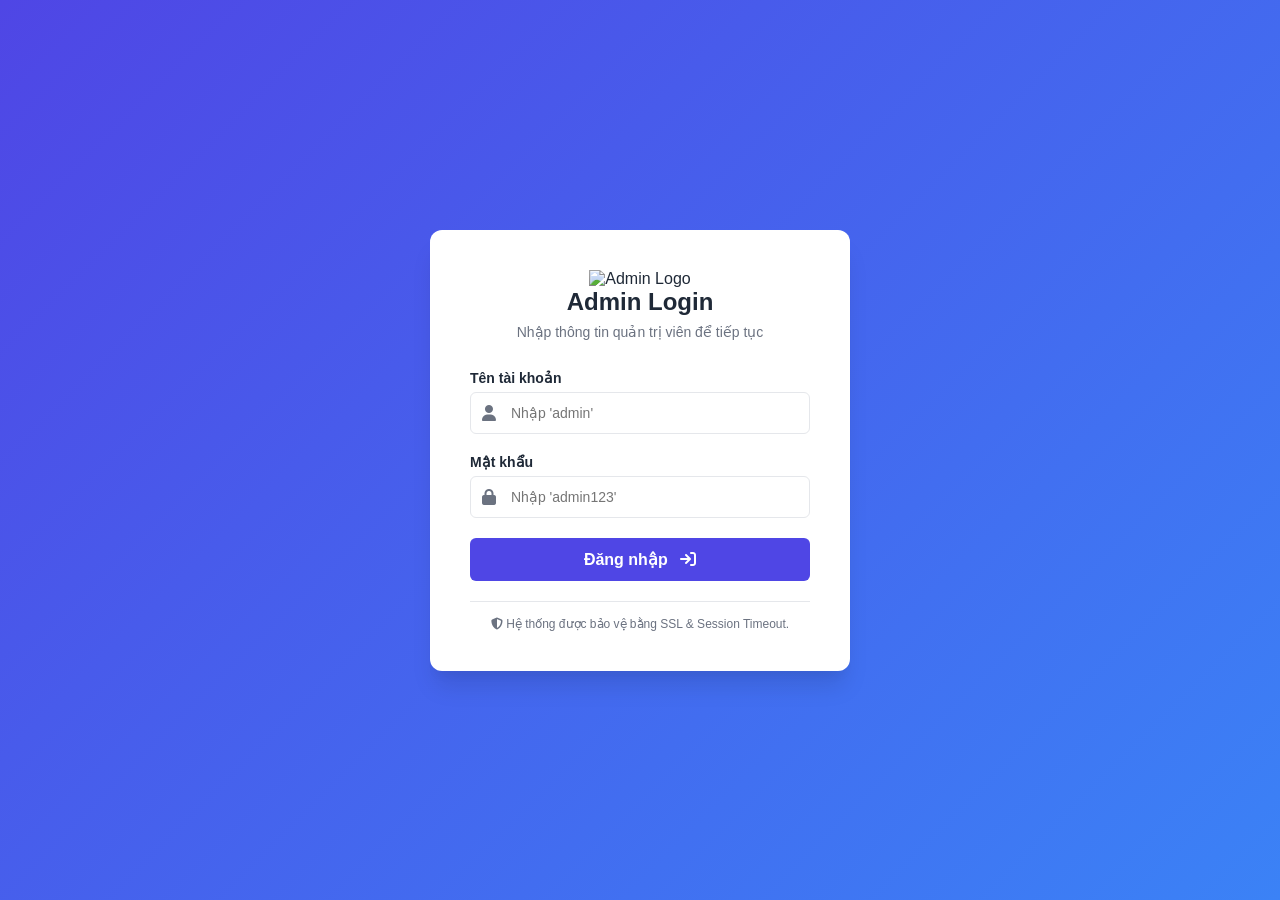
==== index.html @ c61b5aaf "Update index.html" ====
<!DOCTYPE html>
<html lang="vi">
<head>
    <meta charset="UTF-8">
    <meta name="viewport" content="width=device-width, initial-scale=1.0">
    <title>Hệ thống Quản lý Admin</title>
    <!-- Favicon / Icon tab trình duyệt -->
    <link rel="icon" href="https://i.postimg.cc/Z57X57Gp/Chua-co-ten-(Logo)-(1).png" type="image/png">
    <!-- FontAwesome Icon -->
    <link rel="stylesheet" href="https://cdnjs.cloudflare.com/ajax/libs/font-awesome/6.4.0/css/all.min.css">
    <!-- File Style CSS -->
    <link rel="stylesheet" href="style.css">
</head>
<body>

    <!-- ================= 1. GIAO DIỆN ĐĂNG NHẬP ================= -->
    <div id="loginSection" class="login-wrapper">
        <div class="login-card">
            <div class="login-header">
                <!-- Thêm Logo vào Form Đăng nhập -->
                <img src="https://i.postimg.cc/Z57X57Gp/Chua-co-ten-(Logo)-(1).png" alt="Admin Logo" class="login-logo">
                <h2>Admin Login</h2>
                <p>Nhập thông tin quản trị viên để tiếp tục</p>
            </div>

            <div id="errorMessage" class="alert-error hidden">
                <i class="fa-solid fa-circle-exclamation"></i>
                <span id="errorText">Tên đăng nhập hoặc mật khẩu không đúng!</span>
            </div>

            <form id="loginForm" onsubmit="handleLogin(event)">
                <div class="form-group">
                    <label for="username">Tên tài khoản</label>
                    <div class="input-icon-wrapper">
                        <i class="fa-solid fa-user"></i>
                        <input type="text" id="username" class="form-control" placeholder="Nhập 'admin'" required autocomplete="off">
                    </div>
                </div>

                <div class="form-group">
                    <label for="password">Mật khẩu</label>
                    <div class="input-icon-wrapper">
                        <i class="fa-solid fa-lock"></i>
                        <input type="password" id="password" class="form-control" placeholder="Nhập 'admin123'" required>
                    </div>
                </div>

                <button type="submit" class="btn-primary">
                    Đăng nhập <i class="fa-solid fa-arrow-right-to-bracket" style="margin-left: 8px;"></i>
                </button>
            </form>

            <div class="security-note">
                <i class="fa-solid fa-shield-halved"></i> Hệ thống được bảo vệ bằng SSL & Session Timeout.
            </div>
        </div>
    </div>

    <!-- ================= 2. GIAO DIỆN ADMIN DASHBOARD ================= -->
    <div id="dashboardSection" class="dashboard-container hidden">
        <!-- Sidebar Navigation -->
        <aside class="sidebar">
            <div class="sidebar-brand">
                <!-- Thêm Logo vào Sidebar -->
                <img src="https://i.postimg.cc/Z57X57Gp/Chua-co-ten-(Logo)-(1).png" alt="Logo" class="sidebar-logo">
                <span>ADMIN PANEL</span>
            </div>
            <ul class="sidebar-menu">
                <li class="active"><a href="#"><i class="fa-solid fa-chart-line"></i> Tổng quan</a></li>
                <li><a href="#"><i class="fa-solid fa-users"></i> Quản lý người dùng</a></li>
                <li><a href="#"><i class="fa-solid fa-box"></i> Sản phẩm</a></li>
                <li><a href="#"><i class="fa-solid fa-gear"></i> Cài đặt hệ thống</a></li>
            </ul>
        </aside>

        <!-- Main Workspace -->
        <main class="main-content">
            <!-- Header -->
            <header class="top-header">
                <h2>Bảng điều khiển</h2>
                <div class="user-profile">
                    <div class="avatar" id="avatarText">A</div>
                    <span id="userDisplayName" style="font-weight: 600;">Admin</span>
                    <button class="btn-logout" onclick="handleLogout()">
                        <i class="fa-solid fa-right-from-bracket"></i> Đăng xuất
                    </button>
                </div>
            </header>

            <!-- Body Content -->
            <div class="content-body">
                <!-- Stat Cards -->
                <div class="stats-grid">
                    <div class="stat-card">
                        <div class="stat-icon"><i class="fa-solid fa-users"></i></div>
                        <div class="stat-info">
                            <h3>1,250</h3>
                            <p>Người dùng</p>
                        </div>
                    </div>
                    <div class="stat-card">
                        <div class="stat-icon icon-success">
                            <i class="fa-solid fa-dollar-sign"></i>
                        </div>
                        <div class="stat-info">
                            <h3>$12,450</h3>
                            <p>Doanh thu tháng</p>
                        </div>
                    </div>
                    <div class="stat-card">
                        <div class="stat-icon icon-warning">
                            <i class="fa-solid fa-cart-shopping"></i>
                        </div>
                        <div class="stat-info">
                            <h3>342</h3>
                            <p>Đơn hàng mới</p>
                        </div>
                    </div>
                </div>

                <!-- Table Section -->
                <div class="table-container">
                    <h3>Hoạt động gần đây</h3>
                    <table>
                        <thead>
                            <tr>
                                <th>Mã HD</th>
                                <th>Khách hàng</th>
                                <th>Ngày giao dịch</th>
                                <th>Số tiền</th>
                                <th>Trạng thái</th>
                            </tr>
                        </thead>
                        <tbody>
                            <tr>
                                <td>#INV-8831</td>
                                <td>Nguyễn Văn A</td>
                                <td>29/07/2026</td>
                                <td>$250.00</td>
                                <td><span class="badge badge-success">Hoàn thành</span></td>
                            </tr>
                            <tr>
                                <td>#INV-8832</td>
                                <td>Trần Thị B</td>
                                <td>29/07/2026</td>
                                <td>$120.00</td>
                                <td><span class="badge badge-warning">Đang xử lý</span></td>
                            </tr>
                            <tr>
                                <td>#INV-8833</td>
                                <td>Lê Văn C</td>
                                <td>28/07/2026</td>
                                <td>$540.00</td>
                                <td><span class="badge badge-success">Hoàn thành</span></td>
                            </tr>
                        </tbody>
                    </table>
                </div>
            </div>
        </main>
    </div>

    <!-- File Script JS -->
    <script src="script.js"></script>
</body>
</html>
---- style.css ----
:root {
    --primary-color: #4f46e5;
    --primary-hover: #4338ca;
    --bg-color: #f3f4f6;
    --sidebar-bg: #1e293b;
    --sidebar-text: #94a3b8;
    --sidebar-active: #ffffff;
    --card-bg: #ffffff;
    --text-main: #1f2937;
    --text-muted: #6b7280;
    --border-color: #e5e7eb;
    --danger-color: #ef4444;
    --success-color: #10b981;
}

* {
    box-sizing: border-box;
    margin: 0;
    padding: 0;
    font-family: 'Segoe UI', Tahoma, Geneva, Verdana, sans-serif;
}

body {
    background-color: var(--bg-color);
    color: var(--text-main);
    min-height: 100vh;
}

/* Utility Classes */
.hidden { display: none !important; }

/* ================= 1. LOGIN SCREEN ================= */
.login-wrapper {
    display: flex;
    justify-content: center;
    align-items: center;
    min-height: 100vh;
    background: linear-gradient(135deg, #4f46e5 0%, #3b82f6 100%);
    padding: 20px;
}

.login-card {
    background: var(--card-bg);
    padding: 40px;
    border-radius: 12px;
    box-shadow: 0 20px 25px -5px rgba(0, 0, 0, 0.1), 0 10px 10px -5px rgba(0, 0, 0, 0.04);
    width: 100%;
    max-width: 420px;
}

.login-header {
    text-align: center;
    margin-bottom: 30px;
}

.login-header h2 {
    font-size: 24px;
    color: var(--text-main);
    margin-bottom: 8px;
}

.login-header p {
    color: var(--text-muted);
    font-size: 14px;
}

.form-group {
    margin-bottom: 20px;
    position: relative;
}

.form-group label {
    display: block;
    font-size: 14px;
    font-weight: 600;
    margin-bottom: 6px;
    color: var(--text-main);
}

.input-icon-wrapper {
    position: relative;
}

.input-icon-wrapper i {
    position: absolute;
    left: 12px;
    top: 50%;
    transform: translateY(-50%);
    color: var(--text-muted);
}

.form-control {
    width: 100%;
    padding: 12px 12px 12px 40px;
    border: 1px solid var(--border-color);
    border-radius: 6px;
    font-size: 14px;
    outline: none;
    transition: border-color 0.2s;
}

.form-control:focus {
    border-color: var(--primary-color);
}

.btn-primary {
    width: 100%;
    padding: 12px;
    background-color: var(--primary-color);
    color: white;
    border: none;
    border-radius: 6px;
    font-size: 16px;
    font-weight: 600;
    cursor: pointer;
    transition: background-color 0.2s;
}

.btn-primary:hover {
    background-color: var(--primary-hover);
}

.alert-error {
    background-color: #fef2f2;
    color: var(--danger-color);
    padding: 10px 14px;
    border-radius: 6px;
    font-size: 13px;
    margin-bottom: 20px;
    border: 1px solid #fecaca;
    display: flex;
    align-items: center;
    gap: 8px;
}

.security-note {
    margin-top: 20px;
    padding-top: 15px;
    border-top: 1px solid var(--border-color);
    font-size: 12px;
    color: var(--text-muted);
    text-align: center;
}

/* ================= 2. ADMIN DASHBOARD ================= */
.dashboard-container {
    display: flex;
    min-height: 100vh;
}

/* Sidebar */
.sidebar {
    width: 260px;
    background-color: var(--sidebar-bg);
    color: var(--sidebar-text);
    display: flex;
    flex-direction: column;
    transition: all 0.3s;
}

.sidebar-brand {
    padding: 20px;
    font-size: 20px;
    font-weight: bold;
    color: #ffffff;
    display: flex;
    align-items: center;
    gap: 10px;
    border-bottom: 1px solid #334155;
}

.sidebar-menu {
    list-style: none;
    padding: 20px 0;
    flex-grow: 1;
}

.sidebar-menu li a {
    display: flex;
    align-items: center;
    gap: 12px;
    padding: 12px 24px;
    color: var(--sidebar-text);
    text-decoration: none;
    font-size: 15px;
    transition: 0.2s;
}

.sidebar-menu li a:hover, 
.sidebar-menu li.active a {
    color: var(--sidebar-active);
    background-color: #334155;
    border-left: 4px solid var(--primary-color);
}

/* Main Content */
.main-content {
    flex-grow: 1;
    display: flex;
    flex-direction: column;
}

/* Top Header */
.top-header {
    background-color: var(--card-bg);
    padding: 15px 30px;
    display: flex;
    justify-content: space-between;
    align-items: center;
    border-bottom: 1px solid var(--border-color);
}

.user-profile {
    display: flex;
    align-items: center;
    gap: 15px;
}

.avatar {
    width: 40px;
    height: 40px;
    border-radius: 50%;
    background-color: var(--primary-color);
    color: white;
    display: flex;
    justify-content: center;
    align-items: center;
    font-weight: bold;
}

.btn-logout {
    background: none;
    border: 1px solid var(--border-color);
    padding: 6px 12px;
    border-radius: 6px;
    cursor: pointer;
    color: var(--danger-color);
    font-weight: 500;
    display: flex;
    align-items: center;
    gap: 6px;
    transition: 0.2s;
}

.btn-logout:hover {
    background-color: #fef2f2;
}

/* Content Area */
.content-body {
    padding: 30px;
    flex-grow: 1;
}

.stats-grid {
    display: grid;
    grid-template-columns: repeat(auto-fit, minmax(240px, 1fr));
    gap: 20px;
    margin-bottom: 30px;
}

.stat-card {
    background-color: var(--card-bg);
    padding: 20px;
    border-radius: 8px;
    border: 1px solid var(--border-color);
    display: flex;
    align-items: center;
    gap: 20px;
}

.stat-icon {
    width: 50px;
    height: 50px;
    border-radius: 8px;
    background-color: #e0e7ff;
    color: var(--primary-color);
    display: flex;
    justify-content: center;
    align-items: center;
    font-size: 20px;
}

.stat-icon.icon-success {
    background-color: #dcfce7;
    color: var(--success-color);
}

.stat-icon.icon-warning {
    background-color: #fef3c7;
    color: #d97706;
}

.stat-info h3 {
    font-size: 24px;
    color: var(--text-main);
}

.stat-info p {
    color: var(--text-muted);
    font-size: 14px;
}

.table-container {
    background-color: var(--card-bg);
    border-radius: 8px;
    border: 1px solid var(--border-color);
    padding: 20px;
}

.table-container h3 {
    margin-bottom: 15px;
    font-size: 18px;
}

table {
    width: 100%;
    border-collapse: collapse;
    text-align: left;
}

th, td {
    padding: 12px 15px;
    border-bottom: 1px solid var(--border-color);
    font-size: 14px;
}

th {
    background-color: #f8fafc;
    color: var(--text-muted);
    font-weight: 600;
}

.badge {
    padding: 4px 8px;
    border-radius: 12px;
    font-size: 12px;
    font-weight: 600;
}

.badge-success { background-color: #d1fae5; color: #065f46; }
.badge-warning { background-color: #fef3c7; color: #92400e; }

@media (max-width: 768px) {
    .dashboard-container { flex-direction: column; }
    .sidebar { width: 100%; }
}
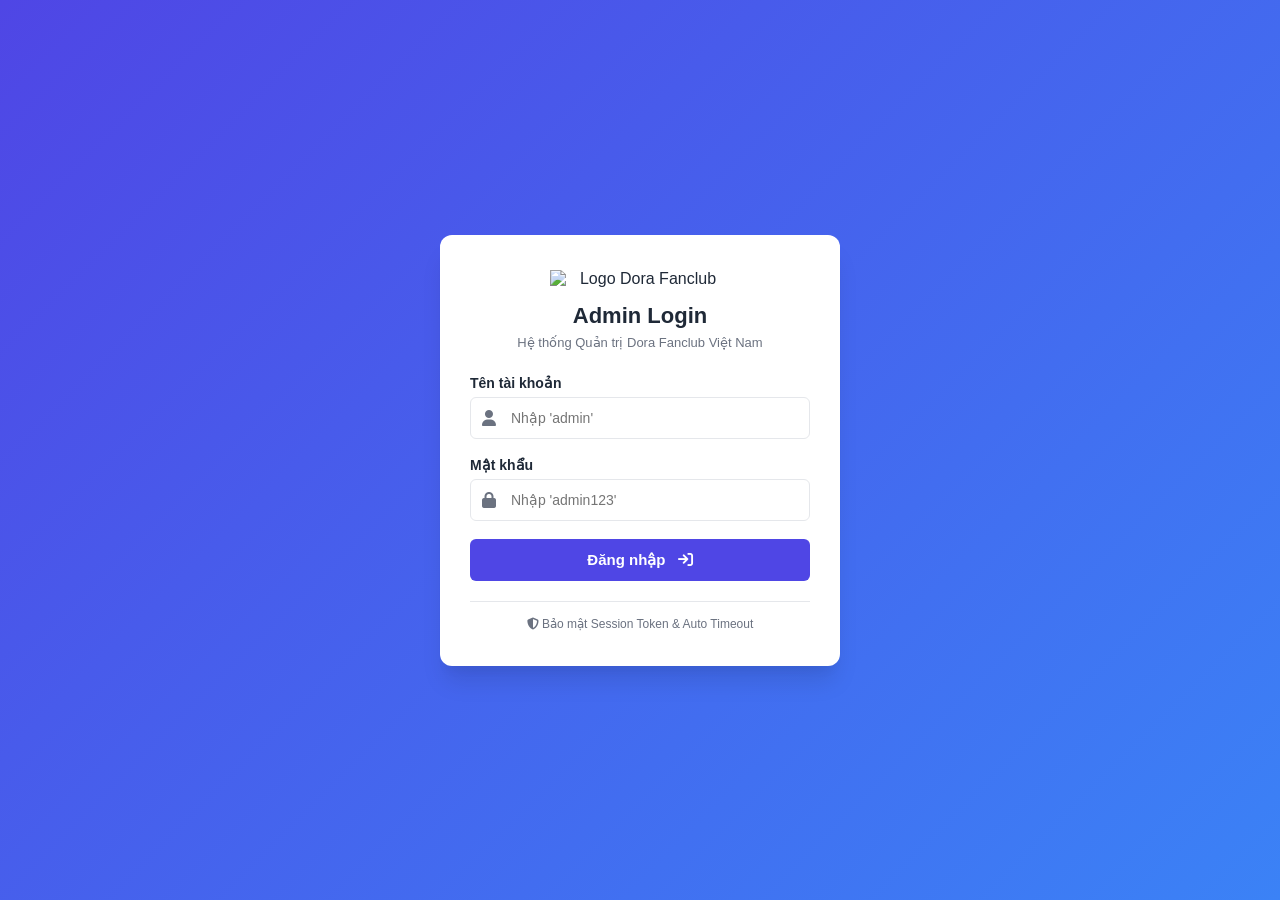
==== commit ae7056b4: "Update index.html" ====
--- a/index.html
+++ b/index.html
@@ -3,8 +3,8 @@
 <head>
     <meta charset="UTF-8">
     <meta name="viewport" content="width=device-width, initial-scale=1.0">
-    <title>Hệ thống Quản lý Admin</title>
-    <!-- Favicon / Icon tab trình duyệt -->
+    <title>Admin Panel - Dora Fanclub Việt Nam</title>
+    <!-- Favicon -->
     <link rel="icon" href="https://i.postimg.cc/Z57X57Gp/Chua-co-ten-(Logo)-(1).png" type="image/png">
     <!-- FontAwesome Icon -->
     <link rel="stylesheet" href="https://cdnjs.cloudflare.com/ajax/libs/font-awesome/6.4.0/css/all.min.css">
@@ -17,10 +17,9 @@
     <div id="loginSection" class="login-wrapper">
         <div class="login-card">
             <div class="login-header">
-                <!-- Thêm Logo vào Form Đăng nhập -->
-                <img src="https://i.postimg.cc/Z57X57Gp/Chua-co-ten-(Logo)-(1).png" alt="Admin Logo" class="login-logo">
+                <img src="https://i.postimg.cc/Z57X57Gp/Chua-co-ten-(Logo)-(1).png" alt="Logo Dora Fanclub" class="login-logo">
                 <h2>Admin Login</h2>
-                <p>Nhập thông tin quản trị viên để tiếp tục</p>
+                <p>Hệ thống Quản trị Dora Fanclub Việt Nam</p>
             </div>
 
             <div id="errorMessage" class="alert-error hidden">
@@ -51,7 +50,7 @@
             </form>
 
             <div class="security-note">
-                <i class="fa-solid fa-shield-halved"></i> Hệ thống được bảo vệ bằng SSL & Session Timeout.
+                <i class="fa-solid fa-shield-halved"></i> Bảo mật Session Token & Auto Timeout
             </div>
         </div>
     </div>
@@ -61,15 +60,16 @@
         <!-- Sidebar Navigation -->
         <aside class="sidebar">
             <div class="sidebar-brand">
-                <!-- Thêm Logo vào Sidebar -->
-                <img src="https://i.postimg.cc/Z57X57Gp/Chua-co-ten-(Logo)-(1).png" alt="Logo" class="sidebar-logo">
-                <span>ADMIN PANEL</span>
+                <img src="https://i.postimg.cc/Z57X57Gp/Chua-co-ten-(Logo)-(1).png" alt="Logo Sidebar" class="sidebar-logo">
+                <span>DORA FC ADMIN</span>
             </div>
             <ul class="sidebar-menu">
-                <li class="active"><a href="#"><i class="fa-solid fa-chart-line"></i> Tổng quan</a></li>
-                <li><a href="#"><i class="fa-solid fa-users"></i> Quản lý người dùng</a></li>
-                <li><a href="#"><i class="fa-solid fa-box"></i> Sản phẩm</a></li>
-                <li><a href="#"><i class="fa-solid fa-gear"></i> Cài đặt hệ thống</a></li>
+                <li class="active"><a href="#"><i class="fa-solid fa-chart-pie"></i> Tổng quan</a></li>
+                <li><a href="#"><i class="fa-solid fa-users"></i> Thành viên FC</a></li>
+                <li><a href="#"><i class="fa-solid fa-calendar-days"></i> Sự kiện & Offline</a></li>
+                <li><a href="#"><i class="fa-solid fa-newspaper"></i> Bài viết & Tin tức</a></li>
+                <li><a href="#"><i class="fa-solid fa-hand-holding-dollar"></i> Quỹ & Đóng góp</a></li>
+                <li><a href="#"><i class="fa-solid fa-gear"></i> Cài đặt trang</a></li>
             </ul>
         </aside>
 
@@ -77,7 +77,7 @@
         <main class="main-content">
             <!-- Header -->
             <header class="top-header">
-                <h2>Bảng điều khiển</h2>
+                <h2>Bảng Điều Khiển Fanclub</h2>
                 <div class="user-profile">
                     <div class="avatar" id="avatarText">A</div>
                     <span id="userDisplayName" style="font-weight: 600;">Admin</span>
@@ -89,69 +89,76 @@
 
             <!-- Body Content -->
             <div class="content-body">
-                <!-- Stat Cards -->
+                <!-- Stat Cards cho Fanclub -->
                 <div class="stats-grid">
                     <div class="stat-card">
                         <div class="stat-icon"><i class="fa-solid fa-users"></i></div>
                         <div class="stat-info">
-                            <h3>1,250</h3>
-                            <p>Người dùng</p>
+                            <h3>12,850</h3>
+                            <p>Tổng thành viên FC</p>
                         </div>
                     </div>
                     <div class="stat-card">
                         <div class="stat-icon icon-success">
-                            <i class="fa-solid fa-dollar-sign"></i>
+                            <i class="fa-solid fa-calendar-check"></i>
                         </div>
                         <div class="stat-info">
-                            <h3>$12,450</h3>
-                            <p>Doanh thu tháng</p>
+                            <h3>156</h3>
+                            <p>Đăng ký Offline sắp tới</p>
                         </div>
                     </div>
                     <div class="stat-card">
                         <div class="stat-icon icon-warning">
-                            <i class="fa-solid fa-cart-shopping"></i>
+                            <i class="fa-solid fa-hand-holding-heart"></i>
                         </div>
                         <div class="stat-info">
-                            <h3>342</h3>
-                            <p>Đơn hàng mới</p>
+                            <h3>15,200,000đ</h3>
+                            <p>Quỹ hoạt động tháng</p>
                         </div>
                     </div>
                 </div>
 
-                <!-- Table Section -->
+                <!-- Table Section: Thành viên / Đăng ký mới -->
                 <div class="table-container">
-                    <h3>Hoạt động gần đây</h3>
+                    <h3>Thành viên đăng ký Offline Sinh nhật Doraemon</h3>
                     <table>
                         <thead>
                             <tr>
-                                <th>Mã HD</th>
-                                <th>Khách hàng</th>
-                                <th>Ngày giao dịch</th>
-                                <th>Số tiền</th>
-                                <th>Trạng thái</th>
+                                <th>Mã ĐK</th>
+                                <th>Tên thành viên</th>
+                                <th>Số điện thoại / Email</th>
+                                <th>Ngày đăng ký</th>
+                                <th>Trạng thái Vé</th>
                             </tr>
                         </thead>
                         <tbody>
                             <tr>
-                                <td>#INV-8831</td>
-                                <td>Nguyễn Văn A</td>
+                                <td>#OFF-001</td>
+                                <td>Nguyễn Minh Anh</td>
+                                <td>minhanh@gmail.com</td>
                                 <td>29/07/2026</td>
-                                <td>$250.00</td>
-                                <td><span class="badge badge-success">Hoàn thành</span></td>
+                                <td><span class="badge badge-success">Đã xác nhận</span></td>
                             </tr>
                             <tr>
-                                <td>#INV-8832</td>
-                                <td>Trần Thị B</td>
+                                <td>#OFF-002</td>
+                                <td>Trần Hoàng Long</td>
+                                <td>0908123xxx</td>
                                 <td>29/07/2026</td>
-                                <td>$120.00</td>
-                                <td><span class="badge badge-warning">Đang xử lý</span></td>
+                                <td><span class="badge badge-warning">Chờ duyệt</span></td>
                             </tr>
                             <tr>
-                                <td>#INV-8833</td>
-                                <td>Lê Văn C</td>
+                                <td>#OFF-003</td>
+                                <td>Lê Khánh Hà</td>
+                                <td>khanhha@gmail.com</td>
                                 <td>28/07/2026</td>
-                                <td>$540.00</td>
-                                <td><span class="badge badge-success">Hoàn thành</span></td>
+                                <td><span class="badge badge-success">Đã xác nhận</span></td>
+                            </tr>
+                            <tr>
+                                <td>#OFF-004</td>
+                                <td>Pham Quốc Bảo</td>
+                                <td>0912987xxx</td>
+                                <td>28/07/2026</td>
+                                <td><span class="badge badge-success">Đã xác nhận</span></td>
                             </tr>
                         </tbody>
                     </table>
--- a/style.css
+++ b/style.css
@@ -29,7 +29,7 @@
 /* Utility Classes */
 .hidden { display: none !important; }
 
-/* ================= 1. LOGIN SCREEN ================= */
+/* ================= 1. LOGIN SCREEN & LOGO FIX ================= */
 .login-wrapper {
     display: flex;
     justify-content: center;
@@ -41,32 +41,45 @@
 
 .login-card {
     background: var(--card-bg);
-    padding: 40px;
+    padding: 35px 30px;
     border-radius: 12px;
     box-shadow: 0 20px 25px -5px rgba(0, 0, 0, 0.1), 0 10px 10px -5px rgba(0, 0, 0, 0.04);
     width: 100%;
-    max-width: 420px;
+    max-width: 400px;
+    overflow: hidden; /* Khống chế tràn khung */
 }
 
 .login-header {
     text-align: center;
-    margin-bottom: 30px;
+    margin-bottom: 25px;
+    display: flex;
+    flex-direction: column;
+    align-items: center;
+}
+
+/* Fix kích thước logo trên trang đăng nhập */
+.login-logo {
+    width: 100%;
+    max-width: 180px;
+    height: auto;
+    object-fit: contain;
+    margin-bottom: 15px;
+    display: block;
 }
 
 .login-header h2 {
-    font-size: 24px;
+    font-size: 22px;
     color: var(--text-main);
-    margin-bottom: 8px;
+    margin-bottom: 6px;
 }
 
 .login-header p {
     color: var(--text-muted);
-    font-size: 14px;
+    font-size: 13px;
 }
 
 .form-group {
-    margin-bottom: 20px;
-    position: relative;
+    margin-bottom: 18px;
 }
 
 .form-group label {
@@ -110,7 +123,7 @@
     color: white;
     border: none;
     border-radius: 6px;
-    font-size: 16px;
+    font-size: 15px;
     font-weight: 600;
     cursor: pointer;
     transition: background-color 0.2s;
@@ -126,7 +139,7 @@
     padding: 10px 14px;
     border-radius: 6px;
     font-size: 13px;
-    margin-bottom: 20px;
+    margin-bottom: 18px;
     border: 1px solid #fecaca;
     display: flex;
     align-items: center;
@@ -155,18 +168,23 @@
     color: var(--sidebar-text);
     display: flex;
     flex-direction: column;
-    transition: all 0.3s;
 }
 
 .sidebar-brand {
-    padding: 20px;
-    font-size: 20px;
+    padding: 18px 20px;
+    font-size: 16px;
     font-weight: bold;
     color: #ffffff;
     display: flex;
     align-items: center;
-    gap: 10px;
+    gap: 12px;
     border-bottom: 1px solid #334155;
+}
+
+.sidebar-logo {
+    width: 32px;
+    height: 32px;
+    object-fit: contain;
 }
 
 .sidebar-menu {
@@ -200,7 +218,6 @@
     flex-direction: column;
 }
 
-/* Top Header */
 .top-header {
     background-color: var(--card-bg);
     padding: 15px 30px;
@@ -213,12 +230,12 @@
 .user-profile {
     display: flex;
     align-items: center;
-    gap: 15px;
+    gap: 12px;
 }
 
 .avatar {
-    width: 40px;
-    height: 40px;
+    width: 38px;
+    height: 38px;
     border-radius: 50%;
     background-color: var(--primary-color);
     color: white;
@@ -254,7 +271,7 @@
 
 .stats-grid {
     display: grid;
-    grid-template-columns: repeat(auto-fit, minmax(240px, 1fr));
+    grid-template-columns: repeat(auto-fit, minmax(220px, 1fr));
     gap: 20px;
     margin-bottom: 30px;
 }
@@ -270,35 +287,28 @@
 }
 
 .stat-icon {
-    width: 50px;
-    height: 50px;
+    width: 48px;
+    height: 48px;
     border-radius: 8px;
     background-color: #e0e7ff;
     color: var(--primary-color);
     display: flex;
     justify-content: center;
     align-items: center;
-    font-size: 20px;
-}
-
-.stat-icon.icon-success {
-    background-color: #dcfce7;
-    color: var(--success-color);
-}
-
-.stat-icon.icon-warning {
-    background-color: #fef3c7;
-    color: #d97706;
-}
+    font-size: 18px;
+}
+
+.stat-icon.icon-success { background-color: #dcfce7; color: var(--success-color); }
+.stat-icon.icon-warning { background-color: #fef3c7; color: #d97706; }
 
 .stat-info h3 {
-    font-size: 24px;
+    font-size: 22px;
     color: var(--text-main);
 }
 
 .stat-info p {
     color: var(--text-muted);
-    font-size: 14px;
+    font-size: 13px;
 }
 
 .table-container {
@@ -310,7 +320,7 @@
 
 .table-container h3 {
     margin-bottom: 15px;
-    font-size: 18px;
+    font-size: 17px;
 }
 
 table {
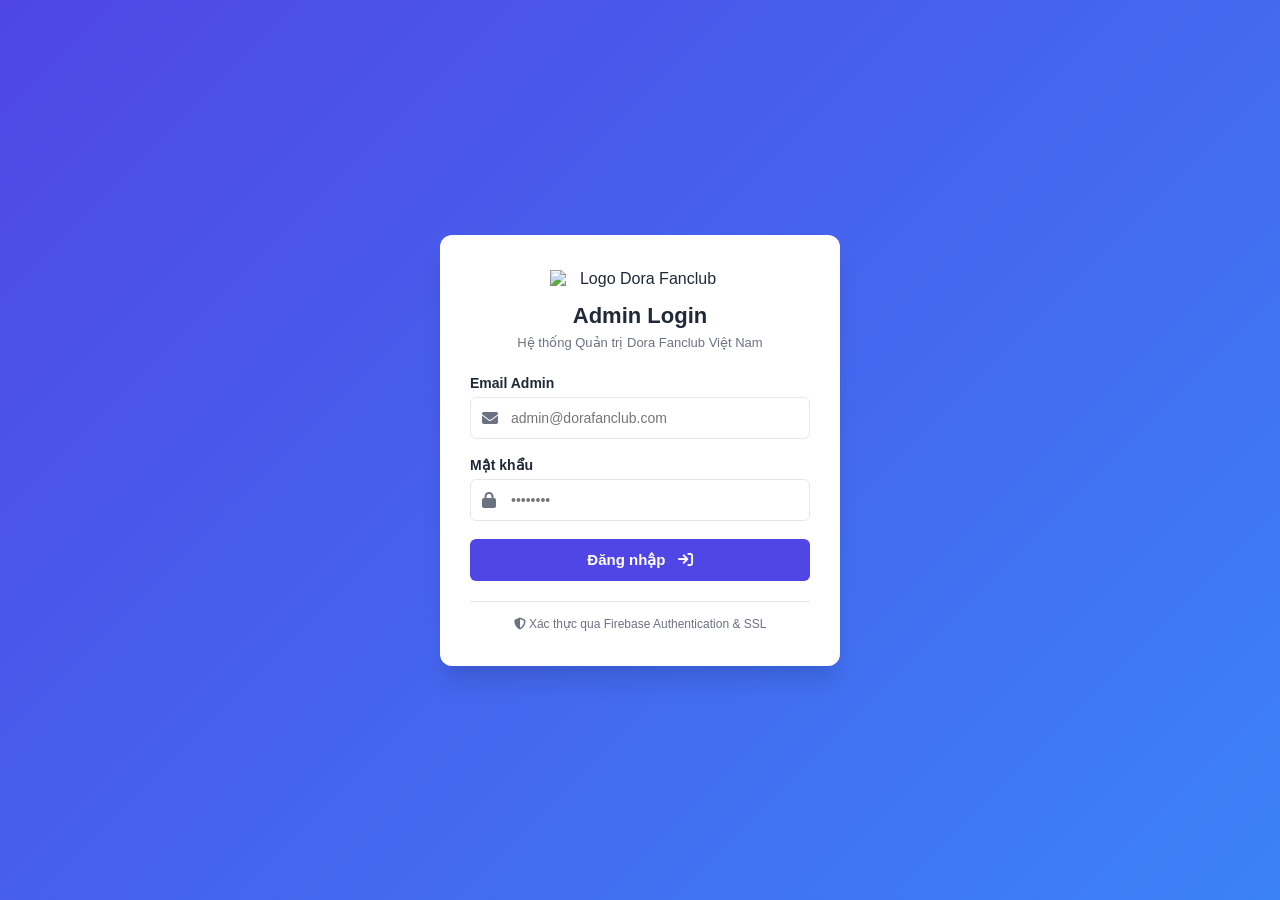
==== commit cd446962: "Update index.html" ====
--- a/index.html
+++ b/index.html
@@ -17,6 +17,7 @@
     <div id="loginSection" class="login-wrapper">
         <div class="login-card">
             <div class="login-header">
+                <!-- Logo đã fix kích thước -->
                 <img src="https://i.postimg.cc/Z57X57Gp/Chua-co-ten-(Logo)-(1).png" alt="Logo Dora Fanclub" class="login-logo">
                 <h2>Admin Login</h2>
                 <p>Hệ thống Quản trị Dora Fanclub Việt Nam</p>
@@ -27,12 +28,12 @@
                 <span id="errorText">Tên đăng nhập hoặc mật khẩu không đúng!</span>
             </div>
 
-            <form id="loginForm" onsubmit="handleLogin(event)">
+            <form id="loginForm">
                 <div class="form-group">
-                    <label for="username">Tên tài khoản</label>
+                    <label for="username">Email Admin</label>
                     <div class="input-icon-wrapper">
-                        <i class="fa-solid fa-user"></i>
-                        <input type="text" id="username" class="form-control" placeholder="Nhập 'admin'" required autocomplete="off">
+                        <i class="fa-solid fa-envelope"></i>
+                        <input type="email" id="username" class="form-control" placeholder="admin@dorafanclub.com" required autocomplete="off">
                     </div>
                 </div>
 
@@ -40,7 +41,7 @@
                     <label for="password">Mật khẩu</label>
                     <div class="input-icon-wrapper">
                         <i class="fa-solid fa-lock"></i>
-                        <input type="password" id="password" class="form-control" placeholder="Nhập 'admin123'" required>
+                        <input type="password" id="password" class="form-control" placeholder="••••••••" required>
                     </div>
                 </div>
 
@@ -50,7 +51,7 @@
             </form>
 
             <div class="security-note">
-                <i class="fa-solid fa-shield-halved"></i> Bảo mật Session Token & Auto Timeout
+                <i class="fa-solid fa-shield-halved"></i> Xác thực qua Firebase Authentication & SSL
             </div>
         </div>
     </div>
@@ -81,7 +82,7 @@
                 <div class="user-profile">
                     <div class="avatar" id="avatarText">A</div>
                     <span id="userDisplayName" style="font-weight: 600;">Admin</span>
-                    <button class="btn-logout" onclick="handleLogout()">
+                    <button class="btn-logout" id="btnLogout">
                         <i class="fa-solid fa-right-from-bracket"></i> Đăng xuất
                     </button>
                 </div>
@@ -94,7 +95,7 @@
                     <div class="stat-card">
                         <div class="stat-icon"><i class="fa-solid fa-users"></i></div>
                         <div class="stat-info">
-                            <h3>12,850</h3>
+                            <h3 id="statMembers">12,850</h3>
                             <p>Tổng thành viên FC</p>
                         </div>
                     </div>
@@ -103,7 +104,7 @@
                             <i class="fa-solid fa-calendar-check"></i>
                         </div>
                         <div class="stat-info">
-                            <h3>156</h3>
+                            <h3 id="statEvents">156</h3>
                             <p>Đăng ký Offline sắp tới</p>
                         </div>
                     </div>
@@ -112,7 +113,7 @@
                             <i class="fa-solid fa-hand-holding-heart"></i>
                         </div>
                         <div class="stat-info">
-                            <h3>15,200,000đ</h3>
+                            <h3 id="statFund">15,200,000đ</h3>
                             <p>Quỹ hoạt động tháng</p>
                         </div>
                     </div>
@@ -155,7 +156,7 @@
                             </tr>
                             <tr>
                                 <td>#OFF-004</td>
-                                <td>Pham Quốc Bảo</td>
+                                <td>Phạm Quốc Bảo</td>
                                 <td>0912987xxx</td>
                                 <td>28/07/2026</td>
                                 <td><span class="badge badge-success">Đã xác nhận</span></td>
@@ -167,7 +168,7 @@
         </main>
     </div>
 
-    <!-- File Script JS -->
-    <script src="script.js"></script>
+    <!-- Import Script JS dưới dạng ES Module để tích hợp Firebase SDK -->
+    <script type="module" src="script.js"></script>
 </body>
 </html>
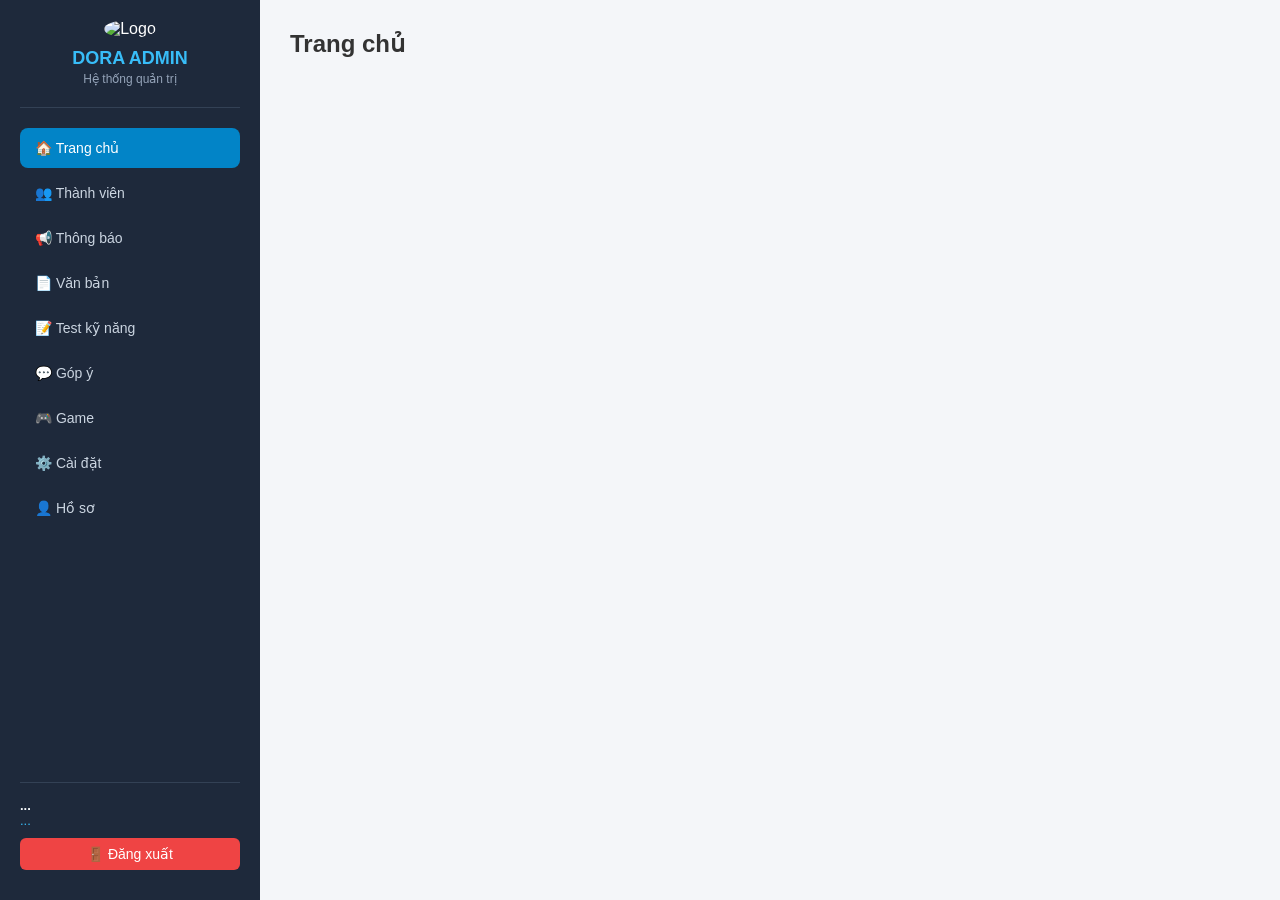
==== commit d28a9049: "Update index.html" ====
--- a/index.html
+++ b/index.html
@@ -3,172 +3,381 @@
 <head>
     <meta charset="UTF-8">
     <meta name="viewport" content="width=device-width, initial-scale=1.0">
-    <title>Admin Panel - Dora Fanclub Việt Nam</title>
-    <!-- Favicon -->
-    <link rel="icon" href="https://i.postimg.cc/Z57X57Gp/Chua-co-ten-(Logo)-(1).png" type="image/png">
-    <!-- FontAwesome Icon -->
-    <link rel="stylesheet" href="https://cdnjs.cloudflare.com/ajax/libs/font-awesome/6.4.0/css/all.min.css">
-    <!-- File Style CSS -->
-    <link rel="stylesheet" href="style.css">
+    <title>Dora Admin 2.0</title>
+    <style>
+        /* CSS GIAO DIỆN HỆ THỐNG */
+        * { box-sizing: border-box; margin: 0; padding: 0; font-family: 'Segoe UI', Tahoma, Geneva, Verdana, sans-serif; }
+        body { background-color: #f4f6f9; color: #333; display: flex; min-height: 100vh; }
+
+        /* Sidebar & Layout */
+        .dashboard { display: flex; width: 100%; }
+        .sidebar { width: 260px; background: #1e293b; color: #fff; padding: 20px; display: flex; flex-direction: column; min-height: 100vh; transition: 0.3s; }
+        .brand { text-align: center; padding-bottom: 20px; border-bottom: 1px solid #334155; margin-bottom: 20px; }
+        .brand img { width: 60px; height: 60px; border-radius: 50%; }
+        .brand h3 { margin-top: 10px; font-size: 18px; color: #38bdf8; }
+        .brand span { font-size: 12px; color: #94a3b8; }
+        .sidebar nav { flex: 1; }
+        .sidebar nav a { display: block; padding: 12px 15px; color: #cbd5e1; text-decoration: none; border-radius: 8px; margin-bottom: 5px; font-size: 14px; transition: 0.2s; }
+        .sidebar nav a:hover, .sidebar nav a.active { background: #0284c7; color: #fff; }
+        .user-info { padding-top: 15px; border-top: 1px solid #334155; font-size: 13px; }
+        .user-info .name { font-weight: bold; color: #f8fafc; }
+        .user-info .role { color: #38bdf8; margin-bottom: 10px; }
+        .user-info button { width: 100%; padding: 8px; background: #ef4444; color: white; border: none; border-radius: 6px; cursor: pointer; }
+
+        /* Main Content */
+        .main-content { flex: 1; padding: 30px; overflow-y: auto; }
+        .page-header { margin-bottom: 25px; display: flex; justify-content: space-between; align-items: center; }
+        .card { background: #fff; padding: 20px; border-radius: 10px; box-shadow: 0 4px 6px -1px rgba(0,0,0,0.1); margin-bottom: 20px; }
+
+        /* Form & Component Styling */
+        input, select, textarea, button { font-size: 14px; padding: 10px; border: 1px solid #cbd5e1; border-radius: 6px; margin-bottom: 10px; width: 100%; }
+        button.btn-primary { background: #0284c7; color: white; border: none; cursor: pointer; font-weight: bold; }
+        button.btn-primary:hover { background: #0369a1; }
+        table { width: 100%; border-collapse: collapse; margin-top: 15px; }
+        th, td { padding: 12px; text-align: left; border-bottom: 1px solid #e2e8f0; font-size: 14px; }
+        th { background-color: #f8fafc; }
+        
+        /* Mobile Menu */
+        .menu-toggle { display: none; position: fixed; top: 15px; right: 15px; z-index: 1000; background: #0284c7; color: white; border: none; padding: 10px 15px; border-radius: 6px; }
+        .sidebar-overlay { display: none; position: fixed; inset: 0; background: rgba(0,0,0,0.5); z-index: 998; }
+
+        @media (max-width: 768px) {
+            .sidebar { position: fixed; left: -260px; z-index: 999; height: 100%; }
+            .sidebar.open { left: 0; }
+            .menu-toggle { display: block; }
+            .sidebar-overlay.open { display: block; }
+        }
+    </style>
 </head>
 <body>
 
-    <!-- ================= 1. GIAO DIỆN ĐĂNG NHẬP ================= -->
-    <div id="loginSection" class="login-wrapper">
-        <div class="login-card">
-            <div class="login-header">
-                <!-- Logo đã fix kích thước -->
-                <img src="https://i.postimg.cc/Z57X57Gp/Chua-co-ten-(Logo)-(1).png" alt="Logo Dora Fanclub" class="login-logo">
-                <h2>Admin Login</h2>
-                <p>Hệ thống Quản trị Dora Fanclub Việt Nam</p>
-            </div>
-
-            <div id="errorMessage" class="alert-error hidden">
-                <i class="fa-solid fa-circle-exclamation"></i>
-                <span id="errorText">Tên đăng nhập hoặc mật khẩu không đúng!</span>
-            </div>
-
-            <form id="loginForm">
-                <div class="form-group">
-                    <label for="username">Email Admin</label>
-                    <div class="input-icon-wrapper">
-                        <i class="fa-solid fa-envelope"></i>
-                        <input type="email" id="username" class="form-control" placeholder="admin@dorafanclub.com" required autocomplete="off">
-                    </div>
-                </div>
-
-                <div class="form-group">
-                    <label for="password">Mật khẩu</label>
-                    <div class="input-icon-wrapper">
-                        <i class="fa-solid fa-lock"></i>
-                        <input type="password" id="password" class="form-control" placeholder="••••••••" required>
-                    </div>
-                </div>
-
-                <button type="submit" class="btn-primary">
-                    Đăng nhập <i class="fa-solid fa-arrow-right-to-bracket" style="margin-left: 8px;"></i>
-                </button>
-            </form>
-
-            <div class="security-note">
-                <i class="fa-solid fa-shield-halved"></i> Xác thực qua Firebase Authentication & SSL
-            </div>
+<button class="menu-toggle" onclick="window.toggleMenu()">☰</button>
+<div class="sidebar-overlay" onclick="window.toggleMenu()"></div>
+
+<div class="dashboard">
+    <aside class="sidebar" id="sidebar">
+        <div class="brand">
+            <img src="https://i.postimg.cc/Z57X57Gp/Chua-co-ten-(Logo)-(1).png" alt="Logo" />
+            <h3>DORA ADMIN</h3>
+            <span>Hệ thống quản trị</span>
         </div>
-    </div>
-
-    <!-- ================= 2. GIAO DIỆN ADMIN DASHBOARD ================= -->
-    <div id="dashboardSection" class="dashboard-container hidden">
-        <!-- Sidebar Navigation -->
-        <aside class="sidebar">
-            <div class="sidebar-brand">
-                <img src="https://i.postimg.cc/Z57X57Gp/Chua-co-ten-(Logo)-(1).png" alt="Logo Sidebar" class="sidebar-logo">
-                <span>DORA FC ADMIN</span>
-            </div>
-            <ul class="sidebar-menu">
-                <li class="active"><a href="#"><i class="fa-solid fa-chart-pie"></i> Tổng quan</a></li>
-                <li><a href="#"><i class="fa-solid fa-users"></i> Thành viên FC</a></li>
-                <li><a href="#"><i class="fa-solid fa-calendar-days"></i> Sự kiện & Offline</a></li>
-                <li><a href="#"><i class="fa-solid fa-newspaper"></i> Bài viết & Tin tức</a></li>
-                <li><a href="#"><i class="fa-solid fa-hand-holding-dollar"></i> Quỹ & Đóng góp</a></li>
-                <li><a href="#"><i class="fa-solid fa-gear"></i> Cài đặt trang</a></li>
-            </ul>
-        </aside>
-
-        <!-- Main Workspace -->
-        <main class="main-content">
-            <!-- Header -->
-            <header class="top-header">
-                <h2>Bảng Điều Khiển Fanclub</h2>
-                <div class="user-profile">
-                    <div class="avatar" id="avatarText">A</div>
-                    <span id="userDisplayName" style="font-weight: 600;">Admin</span>
-                    <button class="btn-logout" id="btnLogout">
-                        <i class="fa-solid fa-right-from-bracket"></i> Đăng xuất
-                    </button>
-                </div>
-            </header>
-
-            <!-- Body Content -->
-            <div class="content-body">
-                <!-- Stat Cards cho Fanclub -->
-                <div class="stats-grid">
-                    <div class="stat-card">
-                        <div class="stat-icon"><i class="fa-solid fa-users"></i></div>
-                        <div class="stat-info">
-                            <h3 id="statMembers">12,850</h3>
-                            <p>Tổng thành viên FC</p>
-                        </div>
-                    </div>
-                    <div class="stat-card">
-                        <div class="stat-icon icon-success">
-                            <i class="fa-solid fa-calendar-check"></i>
-                        </div>
-                        <div class="stat-info">
-                            <h3 id="statEvents">156</h3>
-                            <p>Đăng ký Offline sắp tới</p>
-                        </div>
-                    </div>
-                    <div class="stat-card">
-                        <div class="stat-icon icon-warning">
-                            <i class="fa-solid fa-hand-holding-heart"></i>
-                        </div>
-                        <div class="stat-info">
-                            <h3 id="statFund">15,200,000đ</h3>
-                            <p>Quỹ hoạt động tháng</p>
-                        </div>
-                    </div>
-                </div>
-
-                <!-- Table Section: Thành viên / Đăng ký mới -->
-                <div class="table-container">
-                    <h3>Thành viên đăng ký Offline Sinh nhật Doraemon</h3>
-                    <table>
-                        <thead>
-                            <tr>
-                                <th>Mã ĐK</th>
-                                <th>Tên thành viên</th>
-                                <th>Số điện thoại / Email</th>
-                                <th>Ngày đăng ký</th>
-                                <th>Trạng thái Vé</th>
-                            </tr>
-                        </thead>
-                        <tbody>
-                            <tr>
-                                <td>#OFF-001</td>
-                                <td>Nguyễn Minh Anh</td>
-                                <td>minhanh@gmail.com</td>
-                                <td>29/07/2026</td>
-                                <td><span class="badge badge-success">Đã xác nhận</span></td>
-                            </tr>
-                            <tr>
-                                <td>#OFF-002</td>
-                                <td>Trần Hoàng Long</td>
-                                <td>0908123xxx</td>
-                                <td>29/07/2026</td>
-                                <td><span class="badge badge-warning">Chờ duyệt</span></td>
-                            </tr>
-                            <tr>
-                                <td>#OFF-003</td>
-                                <td>Lê Khánh Hà</td>
-                                <td>khanhha@gmail.com</td>
-                                <td>28/07/2026</td>
-                                <td><span class="badge badge-success">Đã xác nhận</span></td>
-                            </tr>
-                            <tr>
-                                <td>#OFF-004</td>
-                                <td>Phạm Quốc Bảo</td>
-                                <td>0912987xxx</td>
-                                <td>28/07/2026</td>
-                                <td><span class="badge badge-success">Đã xác nhận</span></td>
-                            </tr>
-                        </tbody>
-                    </table>
-                </div>
-            </div>
-        </main>
-    </div>
-
-    <!-- Import Script JS dưới dạng ES Module để tích hợp Firebase SDK -->
-    <script type="module" src="script.js"></script>
+        <nav>
+            <a href="#" data-page="home" class="active" onclick="window.showPage('home')">🏠 Trang chủ</a>
+            <a href="#" data-page="users" onclick="window.showPage('users')">👥 Thành viên</a>
+            <a href="#" data-page="notices" onclick="window.showPage('notices')">📢 Thông báo</a>
+            <a href="#" data-page="documents" onclick="window.showPage('documents')">📄 Văn bản</a>
+            <a href="#" data-page="tests" onclick="window.showPage('tests')">📝 Test kỹ năng</a>
+            <a href="#" data-page="feedback" onclick="window.showPage('feedback')">💬 Góp ý</a>
+            <a href="#" data-page="games" onclick="window.showPage('games')">🎮 Game</a>
+            <a href="#" data-page="settings" onclick="window.showPage('settings')">⚙️ Cài đặt</a>
+            <a href="#" data-page="profile" onclick="window.showPage('profile')">👤 Hồ sơ</a>
+        </nav>
+        <div class="user-info">
+            <div class="name" id="userName">...</div>
+            <div class="role" id="userRole">...</div>
+            <button onclick="window.logout()">🚪 Đăng xuất</button>
+        </div>
+    </aside>
+
+    <main class="main-content">
+        <div class="page-header">
+            <h2 id="pageTitle">Trang chủ</h2>
+        </div>
+        <div id="pageContent"></div>
+    </main>
+</div>
+
+<!-- SDK FIREBASE MODULE -->
+<script type="module">
+    import { initializeApp } from "https://www.gstatic.com/firebasejs/10.8.0/firebase-app.js";
+    import { getDatabase, ref, set, get, push, remove, update } from "https://www.gstatic.com/firebasejs/10.8.0/firebase-database.js";
+
+    // Cấu hình Firebase Realtime Database
+    const firebaseConfig = {
+        databaseURL: "https://dora-admin-default-rtdb.firebaseio.com" // Thay đổi bằng URL Firebase của bạn
+    };
+
+    const app = initializeApp(firebaseConfig);
+    const db = getDatabase(app);
+
+    // Mặc định khởi tạo giả lập user nếu chưa đăng nhập để test UI
+    if (!localStorage.getItem("currentUser")) {
+        localStorage.setItem("currentUser", JSON.stringify({
+            id: "BQT001",
+            name: "Quản Trị Viên",
+            role: "Ban Quản Trị"
+        }));
+    }
+
+    // AUTH HELPER
+    function checkAuth() {
+        const user = JSON.parse(localStorage.getItem("currentUser"));
+        if (!user) {
+            alert("Vui lòng đăng nhập!");
+            return null;
+        }
+        return user;
+    }
+
+    // MOBILE MENU TOGGLE
+    window.toggleMenu = function() {
+        document.getElementById("sidebar").classList.toggle("open");
+        document.querySelector(".sidebar-overlay").classList.toggle("open");
+    };
+
+    // LOGOUT
+    window.logout = function() {
+        localStorage.removeItem("currentUser");
+        alert("Đã đăng xuất!");
+        location.reload();
+    };
+
+    // ROUTER SYSTEM
+    window.showPage = function(pageId) {
+        const user = checkAuth();
+        if (!user) return;
+
+        if (pageId === "settings" && user.role !== "Ban Quản Trị") {
+            alert("⛔ Bạn không có quyền truy cập Cài đặt!");
+            return;
+        }
+
+        document.querySelectorAll(".sidebar nav a").forEach(el => el.classList.remove("active"));
+        const menu = document.querySelector(`.sidebar nav a[data-page="${pageId}"]`);
+        if (menu) menu.classList.add("active");
+
+        const content = document.getElementById("pageContent");
+        document.getElementById("pageTitle").innerText = menu ? menu.innerText : "Dashboard";
+        if (!content) return;
+
+        switch(pageId) {
+            case "home": content.innerHTML = getHomePage(); break;
+            case "users": content.innerHTML = getUsersPage(user); break;
+            case "notices": content.innerHTML = getNoticesPage(user); break;
+            case "documents": content.innerHTML = getDocumentsPage(user); break;
+            case "tests": content.innerHTML = getTestsPage(user); break;
+            case "feedback": content.innerHTML = getFeedbackPage(user); break;
+            case "games": content.innerHTML = getGamesPage(user); setTimeout(initGameCanvas, 100); break;
+            case "settings": content.innerHTML = getSettingsPage(user); break;
+            case "profile": content.innerHTML = getProfilePage(user); break;
+        }
+    };
+
+    // VIEW TEMPLATES
+    function getHomePage() {
+        return `<div class="card"><h3>Chào mừng đến với Dora Admin 2.0</h3><p>Hệ thống quản trị nội bộ hỗ trợ quản lý nhân sự, công văn và đánh giá kỹ năng.</p></div>`;
+    }
+
+    function getUsersPage(user) {
+        return `
+            ${user.role === 'Ban Quản Trị' ? `
+            <div class="card">
+                <h3>Thêm thành viên mới</h3>
+                <input type="text" id="u_id" placeholder="Mã nhân viên (VD: NV001)">
+                <input type="text" id="u_name" placeholder="Họ và tên">
+                <select id="u_role">
+                    <option value="Member">Member</option>
+                    <option value="Ban Quản Trị">Ban Quản Trị</option>
+                </select>
+                <button class="btn-primary" onclick="window.addUser()">Thêm tài khoản</button>
+            </div>` : ''}
+            <div class="card">
+                <h3>Danh sách thành viên</h3>
+                <p><i>Chức năng danh sách được đồng bộ từ Firebase DB.</i></p>
+            </div>`;
+    }
+
+    function getNoticesPage() {
+        return `<div class="card"><h3>Thông báo nội bộ</h3><textarea placeholder="Nhập nội dung thông báo..."></textarea><button class="btn-primary">Đăng thông báo</button></div>`;
+    }
+
+    function getDocumentsPage() {
+        return `<div class="card"><h3>Quản lý văn bản</h3><input type="text" placeholder="Tìm kiếm văn bản..."><button class="btn-primary">Tìm kiếm</button></div>`;
+    }
+
+    function getTestsPage() {
+        return `
+            <div class="card">
+                <h3>Tạo bài Test mới</h3>
+                <textarea id="rawQuestions" rows="5" placeholder="Nhập danh sách câu hỏi:&#10;Câu 1: Thủ đô Việt Nam là gì?&#10;a. Đà Nẵng&#10;b. *Hà Nội&#10;c. HCM"></textarea>
+                <button class="btn-primary" onclick="window.processTest()">Phân tích câu hỏi</button>
+            </div>`;
+    }
+
+    function getFeedbackPage() {
+        return `<div class="card"><h3>Gửi góp ý / Báo lỗi</h3><textarea placeholder="Mô tả ý kiến hoặc lỗi gặp phải..."></textarea><button class="btn-primary">Gửi phản hồi</button></div>`;
+    }
+
+    function getGamesPage() {
+        return `
+            <div class="card" style="text-align: center;">
+                <h3>🎮 Doraemon Run</h3>
+                <canvas id="gameCanvas" width="600" height="200" style="border:2px solid #333; background: #fff; max-width: 100%;"></canvas>
+                <p>Nhấn <b>Space</b> hoặc <b>Click chuột</b> để nhảy vượt chướng ngại vật</p>
+                <button class="btn-primary" style="width: auto; padding: 10px 30px;" onclick="window.startGame()">Chơi ngay</button>
+            </div>`;
+    }
+
+    function getSettingsPage() {
+        return `
+            <div class="card">
+                <h3>Cài đặt & Sao lưu hệ thống</h3>
+                <button class="btn-primary" onclick="window.backupData()">📥 Backup dữ liệu JSON</button>
+            </div>`;
+    }
+
+    function getProfilePage(user) {
+        return `<div class="card"><h3>Hồ sơ cá nhân</h3><p><b>Mã:</b> ${user.id}</p><p><b>Họ tên:</b> ${user.name}</p><p><b>Chức vụ:</b> ${user.role}</p></div>`;
+    }
+
+    // 1. QUESTION PARSER LOGIC
+    window.processTest = function() {
+        const text = document.getElementById("rawQuestions").value;
+        if(!text) return alert("Vui lòng nhập văn bản!");
+        const questions = parseQuestions(text);
+        alert(`Đã phân tích thành công ${questions.length} câu hỏi! Check console log.`);
+        console.log(questions);
+    };
+
+    function parseQuestions(text) {
+        const lines = text.split('\n');
+        const questions = [];
+        let currentQ = null;
+        let currentOpts = [];
+        
+        for (const line of lines) {
+            const trimmed = line.trim();
+            if (!trimmed) continue;
+            
+            const qMatch = trimmed.match(/^(Câu\s*)?(\d+)[:\.]\s*(.*)/i);
+            if (qMatch) {
+                if (currentQ && currentOpts.length > 0) {
+                    questions.push({ question: currentQ, options: currentOpts });
+                }
+                currentQ = qMatch[3] || trimmed;
+                currentOpts = [];
+            } else {
+                const oMatch = trimmed.match(/^([a-dA-D])[\.\)]\s*(.*)/i);
+                if (oMatch && currentQ !== null) {
+                    let opt = oMatch[1].toLowerCase() + '. ' + oMatch[2];
+                    if (oMatch[2].trim().startsWith('*')) {
+                        opt = '*' + opt;
+                    }
+                    currentOpts.push(opt);
+                }
+            }
+        }
+        if (currentQ && currentOpts.length > 0) {
+            questions.push({ question: currentQ, options: currentOpts });
+        }
+        return questions;
+    }
+
+    // 2. BACKUP DATABASE FUNCTION
+    window.backupData = async function() {
+        try {
+            const snap = await get(ref(db));
+            if (!snap.exists()) return alert("Không có dữ liệu để backup!");
+            
+            const a = document.createElement("a");
+            a.href = "data:text/json;charset=utf-8," + encodeURIComponent(JSON.stringify(snap.val(), null, 4));
+            a.download = "backup_" + new Date().toISOString().slice(0, 10) + ".json";
+            document.body.appendChild(a);
+            a.click();
+            a.remove();
+        } catch (e) { 
+            console.error(e); 
+            alert("⚠️ Lỗi backup!"); 
+        }
+    };
+
+    // 3. CANVAS GAME LOGIC
+    let gameRunning = false;
+    let doraY = 140, velocity = 0, gravity = 1.2;
+    let obstacleX = 600;
+
+    function initGameCanvas() {
+        const canvas = document.getElementById("gameCanvas");
+        if (!canvas) return;
+        const ctx = canvas.getContext("2d");
+        ctx.clearRect(0, 0, canvas.width, canvas.height);
+        drawDoraemon(ctx, 50, doraY, 30, 30);
+    }
+
+    window.startGame = function() {
+        gameRunning = true;
+        doraY = 140;
+        obstacleX = 600;
+        gameLoop();
+    };
+
+    window.jumpGame = function() {
+        if (doraY >= 140) velocity = -15;
+    };
+
+    function gameLoop() {
+        if (!gameRunning) return;
+        const canvas = document.getElementById("gameCanvas");
+        if (!canvas) return;
+        const ctx = canvas.getContext("2d");
+
+        // Physics
+        velocity += gravity;
+        doraY += velocity;
+        if (doraY > 140) { doraY = 140; velocity = 0; }
+
+        obstacleX -= 6;
+        if (obstacleX < -20) obstacleX = 600;
+
+        // Collision Check
+        if (obstacleX > 50 && obstacleX < 80 && doraY > 120) {
+            alert("💥 Game Over!");
+            gameRunning = false;
+            return;
+        }
+
+        // Render
+        ctx.clearRect(0, 0, canvas.width, canvas.height);
+        drawDoraemon(ctx, 50, doraY, 30, 30);
+        
+        // Draw Obstacle
+        ctx.fillStyle = "#ef4444";
+        ctx.fillRect(obstacleX, 150, 20, 20);
+
+        requestAnimationFrame(gameLoop);
+    }
+
+    function drawDoraemon(ctx, x, y, w, h) {
+        ctx.fillStyle = '#2196F3';
+        ctx.beginPath(); ctx.arc(x + w/2, y + h/2 - 5, w/2, 0, Math.PI * 2); ctx.fill();
+        ctx.fillStyle = '#FFFFFF';
+        ctx.beginPath(); ctx.arc(x + w/2, y + h/2 + 5, w/3, 0, Math.PI * 2); ctx.fill();
+        ctx.fillStyle = '#FF1744';
+        ctx.beginPath(); ctx.arc(x + w/2 - 2, y + 14, 3, 0, Math.PI * 2); ctx.fill();
+        ctx.fillStyle = '#FFD700';
+        ctx.beginPath(); ctx.arc(x + w/2, y + h - 2, 6, 0, Math.PI * 2); ctx.fill();
+    }
+
+    // Keydown Controls (Safe from input elements)
+    document.addEventListener('keydown', function(e) {
+        const tag = e.target.tagName.toLowerCase();
+        if (tag === 'input' || tag === 'textarea' || tag === 'select') return;
+
+        if (e.key === ' ' || e.key === 'Space') {
+            e.preventDefault();
+            if (!gameRunning) window.startGame();
+            else window.jumpGame();
+        }
+    });
+
+    // INIT INITIAL STATE
+    const currentUser = checkAuth();
+    if (currentUser) {
+        document.getElementById("userName").innerText = currentUser.name;
+        document.getElementById("userRole").innerText = currentUser.role;
+        window.showPage("home");
+    }
+</script>
+
 </body>
 </html>
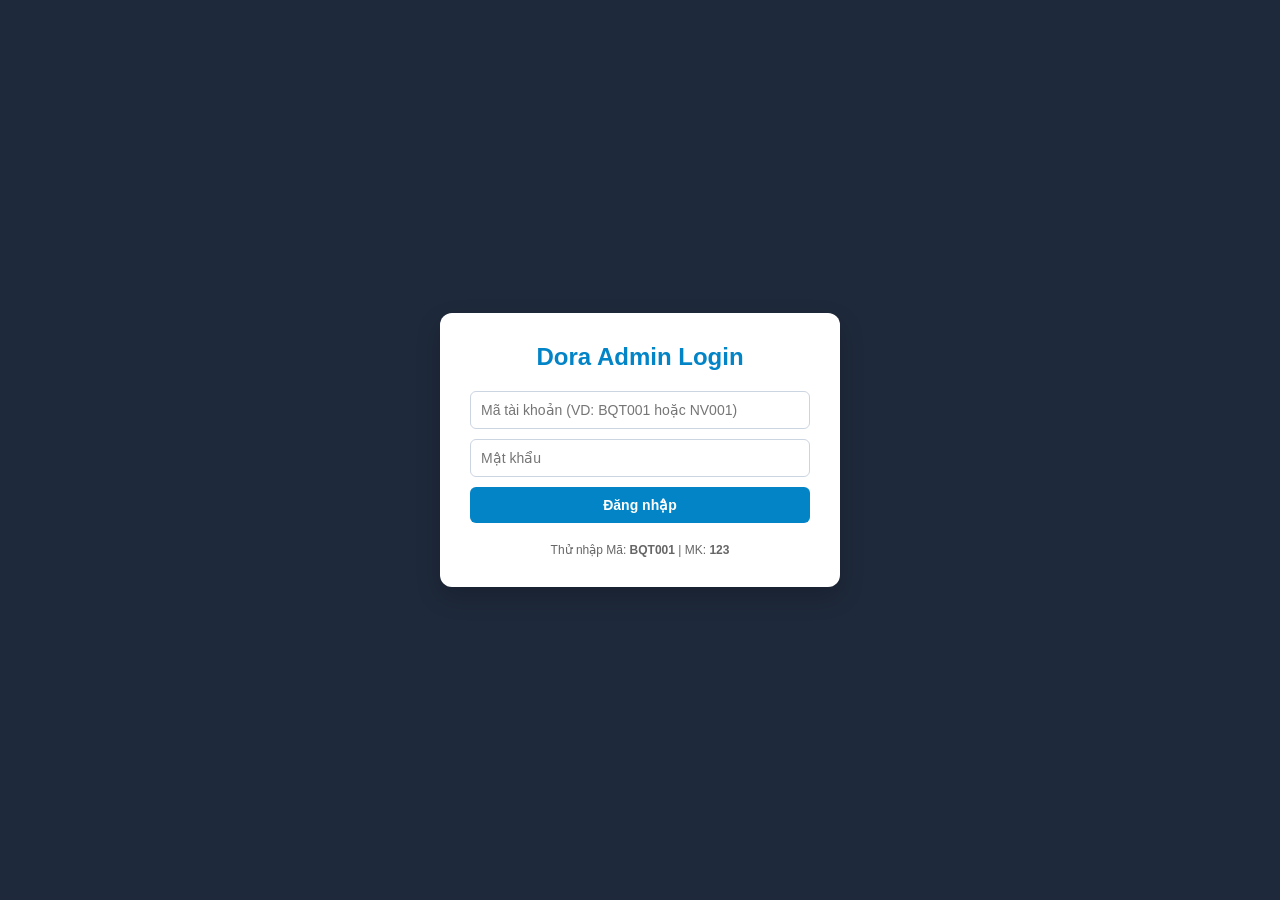
==== commit dce83af5: "Update index.html" ====
--- a/index.html
+++ b/index.html
@@ -5,12 +5,16 @@
     <meta name="viewport" content="width=device-width, initial-scale=1.0">
     <title>Dora Admin 2.0</title>
     <style>
-        /* CSS GIAO DIỆN HỆ THỐNG */
         * { box-sizing: border-box; margin: 0; padding: 0; font-family: 'Segoe UI', Tahoma, Geneva, Verdana, sans-serif; }
-        body { background-color: #f4f6f9; color: #333; display: flex; min-height: 100vh; }
-
-        /* Sidebar & Layout */
-        .dashboard { display: flex; width: 100%; }
+        body { background-color: #f4f6f9; color: #333; min-height: 100vh; }
+
+        /* GIAO DIỆN MÀN HÌNH ĐĂNG NHẬP */
+        .login-wrapper { display: flex; justify-content: center; align-items: center; min-height: 100vh; background: #1e293b; }
+        .login-card { background: #fff; padding: 30px; border-radius: 12px; width: 100%; max-width: 400px; box-shadow: 0 10px 25px rgba(0,0,0,0.2); text-align: center; }
+        .login-card h2 { color: #0284c7; margin-bottom: 20px; }
+
+        /* GIAO DIỆN DASHBOARD */
+        .dashboard { display: none; width: 100%; min-height: 100vh; }
         .sidebar { width: 260px; background: #1e293b; color: #fff; padding: 20px; display: flex; flex-direction: column; min-height: 100vh; transition: 0.3s; }
         .brand { text-align: center; padding-bottom: 20px; border-bottom: 1px solid #334155; margin-bottom: 20px; }
         .brand img { width: 60px; height: 60px; border-radius: 50%; }
@@ -24,20 +28,14 @@
         .user-info .role { color: #38bdf8; margin-bottom: 10px; }
         .user-info button { width: 100%; padding: 8px; background: #ef4444; color: white; border: none; border-radius: 6px; cursor: pointer; }
 
-        /* Main Content */
         .main-content { flex: 1; padding: 30px; overflow-y: auto; }
-        .page-header { margin-bottom: 25px; display: flex; justify-content: space-between; align-items: center; }
+        .page-header { margin-bottom: 25px; }
         .card { background: #fff; padding: 20px; border-radius: 10px; box-shadow: 0 4px 6px -1px rgba(0,0,0,0.1); margin-bottom: 20px; }
 
-        /* Form & Component Styling */
         input, select, textarea, button { font-size: 14px; padding: 10px; border: 1px solid #cbd5e1; border-radius: 6px; margin-bottom: 10px; width: 100%; }
         button.btn-primary { background: #0284c7; color: white; border: none; cursor: pointer; font-weight: bold; }
         button.btn-primary:hover { background: #0369a1; }
-        table { width: 100%; border-collapse: collapse; margin-top: 15px; }
-        th, td { padding: 12px; text-align: left; border-bottom: 1px solid #e2e8f0; font-size: 14px; }
-        th { background-color: #f8fafc; }
         
-        /* Mobile Menu */
         .menu-toggle { display: none; position: fixed; top: 15px; right: 15px; z-index: 1000; background: #0284c7; color: white; border: none; padding: 10px 15px; border-radius: 6px; }
         .sidebar-overlay { display: none; position: fixed; inset: 0; background: rgba(0,0,0,0.5); z-index: 998; }
 
@@ -51,10 +49,22 @@
 </head>
 <body>
 
+<!-- 1. GIAO DIỆN ĐĂNG NHẬP -->
+<div id="loginView" class="login-wrapper">
+    <div class="login-card">
+        <h2>Dora Admin Login</h2>
+        <input type="text" id="loginId" placeholder="Mã tài khoản (VD: BQT001 hoặc NV001)">
+        <input type="password" id="loginPass" placeholder="Mật khẩu">
+        <button class="btn-primary" onclick="window.login()">Đăng nhập</button>
+        <p style="font-size: 12px; color: #666; margin-top: 10px;">Thử nhập Mã: <b>BQT001</b> | MK: <b>123</b></p>
+    </div>
+</div>
+
+<!-- 2. GIAO DIỆN TRANG QUẢN TRỊ -->
 <button class="menu-toggle" onclick="window.toggleMenu()">☰</button>
 <div class="sidebar-overlay" onclick="window.toggleMenu()"></div>
 
-<div class="dashboard">
+<div id="dashboardView" class="dashboard">
     <aside class="sidebar" id="sidebar">
         <div class="brand">
             <img src="https://i.postimg.cc/Z57X57Gp/Chua-co-ten-(Logo)-(1).png" alt="Logo" />
@@ -87,296 +97,113 @@
     </main>
 </div>
 
-<!-- SDK FIREBASE MODULE -->
+<!-- FIREBASE SDK & APP LOGIC -->
 <script type="module">
     import { initializeApp } from "https://www.gstatic.com/firebasejs/10.8.0/firebase-app.js";
-    import { getDatabase, ref, set, get, push, remove, update } from "https://www.gstatic.com/firebasejs/10.8.0/firebase-database.js";
-
-    // Cấu hình Firebase Realtime Database
+    import { getDatabase, ref, get } from "https://www.gstatic.com/firebasejs/10.8.0/firebase-database.js";
+
     const firebaseConfig = {
-        databaseURL: "https://dora-admin-default-rtdb.firebaseio.com" // Thay đổi bằng URL Firebase của bạn
+        databaseURL: "https://dora-admin-default-rtdb.firebaseio.com"
     };
 
     const app = initializeApp(firebaseConfig);
     const db = getDatabase(app);
 
-    // Mặc định khởi tạo giả lập user nếu chưa đăng nhập để test UI
-    if (!localStorage.getItem("currentUser")) {
-        localStorage.setItem("currentUser", JSON.stringify({
-            id: "BQT001",
-            name: "Quản Trị Viên",
-            role: "Ban Quản Trị"
-        }));
+    // XỬ LÝ ĐĂNG NHẬP
+    window.login = function() {
+        const id = document.getElementById("loginId").value.trim();
+        const pass = document.getElementById("loginPass").value.trim();
+
+        if (!id) return alert("Vui lòng nhập Mã tài khoản!");
+
+        // Giả lập logic đăng nhập (Có thể thay bằng query Firebase)
+        let user;
+        if (id.startsWith("BQT")) {
+            user = { id: id, name: "Ban Quản Trị (" + id + ")", role: "Ban Quản Trị" };
+        } else {
+            user = { id: id, name: "Thành viên (" + id + ")", role: "Member" };
+        }
+
+        // Lưu vào LocalStorage
+        localStorage.setItem("currentUser", JSON.stringify(user));
+        initApp();
+    };
+
+    // XỬ LÝ ĐĂNG XUẤT (Chuyển hẳn về giao diện Đăng nhập)
+    window.logout = function() {
+        localStorage.removeItem("currentUser");
+        document.getElementById("dashboardView").style.display = "none";
+        document.getElementById("loginView").style.display = "flex";
+        document.getElementById("loginId").value = "";
+        document.getElementById("loginPass").value = "";
+    };
+
+    // KIỂM TRA TRẠNG THÁI KHỞI TẠO
+    function initApp() {
+        const currentUser = JSON.parse(localStorage.getItem("currentUser"));
+        if (currentUser) {
+            document.getElementById("loginView").style.display = "none";
+            document.getElementById("dashboardView").style.display = "flex";
+            document.getElementById("userName").innerText = currentUser.name;
+            document.getElementById("userRole").innerText = currentUser.role;
+            window.showPage("home");
+        } else {
+            document.getElementById("loginView").style.display = "flex";
+            document.getElementById("dashboardView").style.display = "none";
+        }
     }
 
-    // AUTH HELPER
-    function checkAuth() {
+    // NAVIGATION
+    window.showPage = function(pageId) {
         const user = JSON.parse(localStorage.getItem("currentUser"));
-        if (!user) {
-            alert("Vui lòng đăng nhập!");
-            return null;
-        }
-        return user;
-    }
-
-    // MOBILE MENU TOGGLE
+        if (!user) return window.logout();
+
+        if (pageId === "settings" && user.role !== "Ban Quản Trị") {
+            alert("⛔ Bạn không có quyền truy cập Cài đặt!");
+            return;
+        }
+
+        document.querySelectorAll(".sidebar nav a").forEach(el => el.classList.remove("active"));
+        const menu = document.querySelector(`.sidebar nav a[data-page="${pageId}"]`);
+        if (menu) menu.classList.add("active");
+
+        const content = document.getElementById("pageContent");
+        document.getElementById("pageTitle").innerText = menu ? menu.innerText : "Dashboard";
+
+        switch(pageId) {
+            case "home": content.innerHTML = `<div class="card"><h3>Chào mừng ${user.name}</h3><p>Hệ thống Dora Admin đã sẵn sàng.</p></div>`; break;
+            case "users": content.innerHTML = `<div class="card"><h3>Quản lý Thành viên</h3></div>`; break;
+            case "notices": content.innerHTML = `<div class="card"><h3>Thông báo nội bộ</h3></div>`; break;
+            case "documents": content.innerHTML = `<div class="card"><h3>Văn bản</h3></div>`; break;
+            case "tests": content.innerHTML = `<div class="card"><h3>Test Kỹ Năng</h3></div>`; break;
+            case "feedback": content.innerHTML = `<div class="card"><h3>Góp ý</h3></div>`; break;
+            case "games": content.innerHTML = `<div class="card"><h3>Game Doraemon Run</h3></div>`; break;
+            case "settings": content.innerHTML = `<div class="card"><h3>Cài đặt</h3><button class="btn-primary" onclick="window.backupData()">Backup JSON</button></div>`; break;
+            case "profile": content.innerHTML = `<div class="card"><h3>Hồ sơ cá nhân</h3><p>Mã: ${user.id}</p><p>Quyền: ${user.role}</p></div>`; break;
+        }
+    };
+
     window.toggleMenu = function() {
         document.getElementById("sidebar").classList.toggle("open");
         document.querySelector(".sidebar-overlay").classList.toggle("open");
     };
 
-    // LOGOUT
-    window.logout = function() {
-        localStorage.removeItem("currentUser");
-        alert("Đã đăng xuất!");
-        location.reload();
-    };
-
-    // ROUTER SYSTEM
-    window.showPage = function(pageId) {
-        const user = checkAuth();
-        if (!user) return;
-
-        if (pageId === "settings" && user.role !== "Ban Quản Trị") {
-            alert("⛔ Bạn không có quyền truy cập Cài đặt!");
-            return;
-        }
-
-        document.querySelectorAll(".sidebar nav a").forEach(el => el.classList.remove("active"));
-        const menu = document.querySelector(`.sidebar nav a[data-page="${pageId}"]`);
-        if (menu) menu.classList.add("active");
-
-        const content = document.getElementById("pageContent");
-        document.getElementById("pageTitle").innerText = menu ? menu.innerText : "Dashboard";
-        if (!content) return;
-
-        switch(pageId) {
-            case "home": content.innerHTML = getHomePage(); break;
-            case "users": content.innerHTML = getUsersPage(user); break;
-            case "notices": content.innerHTML = getNoticesPage(user); break;
-            case "documents": content.innerHTML = getDocumentsPage(user); break;
-            case "tests": content.innerHTML = getTestsPage(user); break;
-            case "feedback": content.innerHTML = getFeedbackPage(user); break;
-            case "games": content.innerHTML = getGamesPage(user); setTimeout(initGameCanvas, 100); break;
-            case "settings": content.innerHTML = getSettingsPage(user); break;
-            case "profile": content.innerHTML = getProfilePage(user); break;
-        }
-    };
-
-    // VIEW TEMPLATES
-    function getHomePage() {
-        return `<div class="card"><h3>Chào mừng đến với Dora Admin 2.0</h3><p>Hệ thống quản trị nội bộ hỗ trợ quản lý nhân sự, công văn và đánh giá kỹ năng.</p></div>`;
-    }
-
-    function getUsersPage(user) {
-        return `
-            ${user.role === 'Ban Quản Trị' ? `
-            <div class="card">
-                <h3>Thêm thành viên mới</h3>
-                <input type="text" id="u_id" placeholder="Mã nhân viên (VD: NV001)">
-                <input type="text" id="u_name" placeholder="Họ và tên">
-                <select id="u_role">
-                    <option value="Member">Member</option>
-                    <option value="Ban Quản Trị">Ban Quản Trị</option>
-                </select>
-                <button class="btn-primary" onclick="window.addUser()">Thêm tài khoản</button>
-            </div>` : ''}
-            <div class="card">
-                <h3>Danh sách thành viên</h3>
-                <p><i>Chức năng danh sách được đồng bộ từ Firebase DB.</i></p>
-            </div>`;
-    }
-
-    function getNoticesPage() {
-        return `<div class="card"><h3>Thông báo nội bộ</h3><textarea placeholder="Nhập nội dung thông báo..."></textarea><button class="btn-primary">Đăng thông báo</button></div>`;
-    }
-
-    function getDocumentsPage() {
-        return `<div class="card"><h3>Quản lý văn bản</h3><input type="text" placeholder="Tìm kiếm văn bản..."><button class="btn-primary">Tìm kiếm</button></div>`;
-    }
-
-    function getTestsPage() {
-        return `
-            <div class="card">
-                <h3>Tạo bài Test mới</h3>
-                <textarea id="rawQuestions" rows="5" placeholder="Nhập danh sách câu hỏi:&#10;Câu 1: Thủ đô Việt Nam là gì?&#10;a. Đà Nẵng&#10;b. *Hà Nội&#10;c. HCM"></textarea>
-                <button class="btn-primary" onclick="window.processTest()">Phân tích câu hỏi</button>
-            </div>`;
-    }
-
-    function getFeedbackPage() {
-        return `<div class="card"><h3>Gửi góp ý / Báo lỗi</h3><textarea placeholder="Mô tả ý kiến hoặc lỗi gặp phải..."></textarea><button class="btn-primary">Gửi phản hồi</button></div>`;
-    }
-
-    function getGamesPage() {
-        return `
-            <div class="card" style="text-align: center;">
-                <h3>🎮 Doraemon Run</h3>
-                <canvas id="gameCanvas" width="600" height="200" style="border:2px solid #333; background: #fff; max-width: 100%;"></canvas>
-                <p>Nhấn <b>Space</b> hoặc <b>Click chuột</b> để nhảy vượt chướng ngại vật</p>
-                <button class="btn-primary" style="width: auto; padding: 10px 30px;" onclick="window.startGame()">Chơi ngay</button>
-            </div>`;
-    }
-
-    function getSettingsPage() {
-        return `
-            <div class="card">
-                <h3>Cài đặt & Sao lưu hệ thống</h3>
-                <button class="btn-primary" onclick="window.backupData()">📥 Backup dữ liệu JSON</button>
-            </div>`;
-    }
-
-    function getProfilePage(user) {
-        return `<div class="card"><h3>Hồ sơ cá nhân</h3><p><b>Mã:</b> ${user.id}</p><p><b>Họ tên:</b> ${user.name}</p><p><b>Chức vụ:</b> ${user.role}</p></div>`;
-    }
-
-    // 1. QUESTION PARSER LOGIC
-    window.processTest = function() {
-        const text = document.getElementById("rawQuestions").value;
-        if(!text) return alert("Vui lòng nhập văn bản!");
-        const questions = parseQuestions(text);
-        alert(`Đã phân tích thành công ${questions.length} câu hỏi! Check console log.`);
-        console.log(questions);
-    };
-
-    function parseQuestions(text) {
-        const lines = text.split('\n');
-        const questions = [];
-        let currentQ = null;
-        let currentOpts = [];
-        
-        for (const line of lines) {
-            const trimmed = line.trim();
-            if (!trimmed) continue;
-            
-            const qMatch = trimmed.match(/^(Câu\s*)?(\d+)[:\.]\s*(.*)/i);
-            if (qMatch) {
-                if (currentQ && currentOpts.length > 0) {
-                    questions.push({ question: currentQ, options: currentOpts });
-                }
-                currentQ = qMatch[3] || trimmed;
-                currentOpts = [];
-            } else {
-                const oMatch = trimmed.match(/^([a-dA-D])[\.\)]\s*(.*)/i);
-                if (oMatch && currentQ !== null) {
-                    let opt = oMatch[1].toLowerCase() + '. ' + oMatch[2];
-                    if (oMatch[2].trim().startsWith('*')) {
-                        opt = '*' + opt;
-                    }
-                    currentOpts.push(opt);
-                }
-            }
-        }
-        if (currentQ && currentOpts.length > 0) {
-            questions.push({ question: currentQ, options: currentOpts });
-        }
-        return questions;
-    }
-
-    // 2. BACKUP DATABASE FUNCTION
+    // BACKUP FUNCTION
     window.backupData = async function() {
         try {
             const snap = await get(ref(db));
-            if (!snap.exists()) return alert("Không có dữ liệu để backup!");
-            
+            if (!snap.exists()) return alert("Không có dữ liệu!");
             const a = document.createElement("a");
             a.href = "data:text/json;charset=utf-8," + encodeURIComponent(JSON.stringify(snap.val(), null, 4));
             a.download = "backup_" + new Date().toISOString().slice(0, 10) + ".json";
             document.body.appendChild(a);
             a.click();
             a.remove();
-        } catch (e) { 
-            console.error(e); 
-            alert("⚠️ Lỗi backup!"); 
-        }
-    };
-
-    // 3. CANVAS GAME LOGIC
-    let gameRunning = false;
-    let doraY = 140, velocity = 0, gravity = 1.2;
-    let obstacleX = 600;
-
-    function initGameCanvas() {
-        const canvas = document.getElementById("gameCanvas");
-        if (!canvas) return;
-        const ctx = canvas.getContext("2d");
-        ctx.clearRect(0, 0, canvas.width, canvas.height);
-        drawDoraemon(ctx, 50, doraY, 30, 30);
-    }
-
-    window.startGame = function() {
-        gameRunning = true;
-        doraY = 140;
-        obstacleX = 600;
-        gameLoop();
-    };
-
-    window.jumpGame = function() {
-        if (doraY >= 140) velocity = -15;
-    };
-
-    function gameLoop() {
-        if (!gameRunning) return;
-        const canvas = document.getElementById("gameCanvas");
-        if (!canvas) return;
-        const ctx = canvas.getContext("2d");
-
-        // Physics
-        velocity += gravity;
-        doraY += velocity;
-        if (doraY > 140) { doraY = 140; velocity = 0; }
-
-        obstacleX -= 6;
-        if (obstacleX < -20) obstacleX = 600;
-
-        // Collision Check
-        if (obstacleX > 50 && obstacleX < 80 && doraY > 120) {
-            alert("💥 Game Over!");
-            gameRunning = false;
-            return;
-        }
-
-        // Render
-        ctx.clearRect(0, 0, canvas.width, canvas.height);
-        drawDoraemon(ctx, 50, doraY, 30, 30);
-        
-        // Draw Obstacle
-        ctx.fillStyle = "#ef4444";
-        ctx.fillRect(obstacleX, 150, 20, 20);
-
-        requestAnimationFrame(gameLoop);
-    }
-
-    function drawDoraemon(ctx, x, y, w, h) {
-        ctx.fillStyle = '#2196F3';
-        ctx.beginPath(); ctx.arc(x + w/2, y + h/2 - 5, w/2, 0, Math.PI * 2); ctx.fill();
-        ctx.fillStyle = '#FFFFFF';
-        ctx.beginPath(); ctx.arc(x + w/2, y + h/2 + 5, w/3, 0, Math.PI * 2); ctx.fill();
-        ctx.fillStyle = '#FF1744';
-        ctx.beginPath(); ctx.arc(x + w/2 - 2, y + 14, 3, 0, Math.PI * 2); ctx.fill();
-        ctx.fillStyle = '#FFD700';
-        ctx.beginPath(); ctx.arc(x + w/2, y + h - 2, 6, 0, Math.PI * 2); ctx.fill();
-    }
-
-    // Keydown Controls (Safe from input elements)
-    document.addEventListener('keydown', function(e) {
-        const tag = e.target.tagName.toLowerCase();
-        if (tag === 'input' || tag === 'textarea' || tag === 'select') return;
-
-        if (e.key === ' ' || e.key === 'Space') {
-            e.preventDefault();
-            if (!gameRunning) window.startGame();
-            else window.jumpGame();
-        }
-    });
-
-    // INIT INITIAL STATE
-    const currentUser = checkAuth();
-    if (currentUser) {
-        document.getElementById("userName").innerText = currentUser.name;
-        document.getElementById("userRole").innerText = currentUser.role;
-        window.showPage("home");
-    }
+        } catch (e) { alert("Lỗi backup!"); }
+    };
+
+    // Chạy kiểm tra đăng nhập khi vừa tải trang
+    initApp();
 </script>
 
 </body>
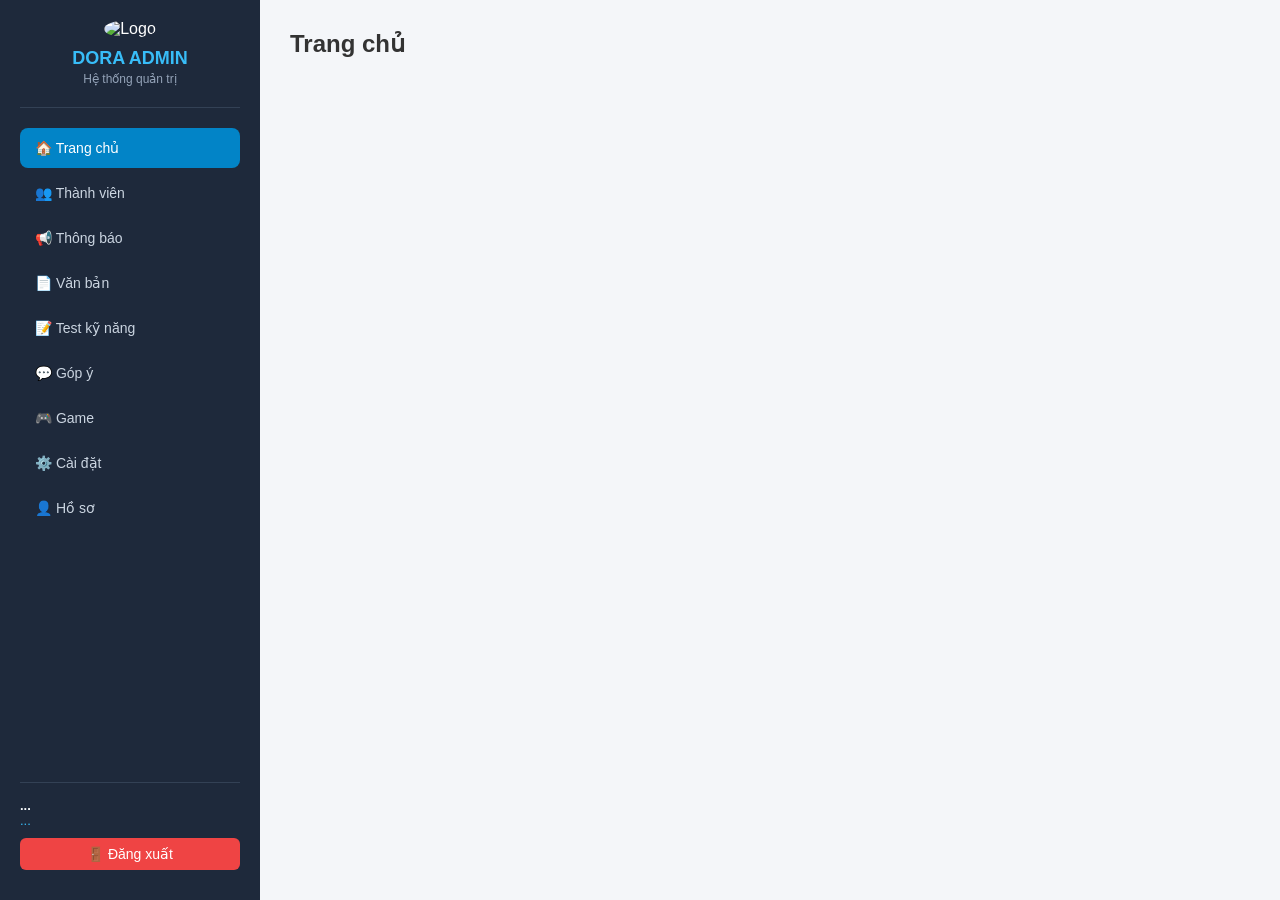
==== commit 99716611: "Update index.html" ====
--- a/index.html
+++ b/index.html
@@ -6,15 +6,9 @@
     <title>Dora Admin 2.0</title>
     <style>
         * { box-sizing: border-box; margin: 0; padding: 0; font-family: 'Segoe UI', Tahoma, Geneva, Verdana, sans-serif; }
-        body { background-color: #f4f6f9; color: #333; min-height: 100vh; }
+        body { background-color: #f4f6f9; color: #333; display: flex; min-height: 100vh; }
 
-        /* GIAO DIỆN MÀN HÌNH ĐĂNG NHẬP */
-        .login-wrapper { display: flex; justify-content: center; align-items: center; min-height: 100vh; background: #1e293b; }
-        .login-card { background: #fff; padding: 30px; border-radius: 12px; width: 100%; max-width: 400px; box-shadow: 0 10px 25px rgba(0,0,0,0.2); text-align: center; }
-        .login-card h2 { color: #0284c7; margin-bottom: 20px; }
-
-        /* GIAO DIỆN DASHBOARD */
-        .dashboard { display: none; width: 100%; min-height: 100vh; }
+        .dashboard { display: flex; width: 100%; }
         .sidebar { width: 260px; background: #1e293b; color: #fff; padding: 20px; display: flex; flex-direction: column; min-height: 100vh; transition: 0.3s; }
         .brand { text-align: center; padding-bottom: 20px; border-bottom: 1px solid #334155; margin-bottom: 20px; }
         .brand img { width: 60px; height: 60px; border-radius: 50%; }
@@ -34,7 +28,6 @@
 
         input, select, textarea, button { font-size: 14px; padding: 10px; border: 1px solid #cbd5e1; border-radius: 6px; margin-bottom: 10px; width: 100%; }
         button.btn-primary { background: #0284c7; color: white; border: none; cursor: pointer; font-weight: bold; }
-        button.btn-primary:hover { background: #0369a1; }
         
         .menu-toggle { display: none; position: fixed; top: 15px; right: 15px; z-index: 1000; background: #0284c7; color: white; border: none; padding: 10px 15px; border-radius: 6px; }
         .sidebar-overlay { display: none; position: fixed; inset: 0; background: rgba(0,0,0,0.5); z-index: 998; }
@@ -49,22 +42,10 @@
 </head>
 <body>
 
-<!-- 1. GIAO DIỆN ĐĂNG NHẬP -->
-<div id="loginView" class="login-wrapper">
-    <div class="login-card">
-        <h2>Dora Admin Login</h2>
-        <input type="text" id="loginId" placeholder="Mã tài khoản (VD: BQT001 hoặc NV001)">
-        <input type="password" id="loginPass" placeholder="Mật khẩu">
-        <button class="btn-primary" onclick="window.login()">Đăng nhập</button>
-        <p style="font-size: 12px; color: #666; margin-top: 10px;">Thử nhập Mã: <b>BQT001</b> | MK: <b>123</b></p>
-    </div>
-</div>
-
-<!-- 2. GIAO DIỆN TRANG QUẢN TRỊ -->
 <button class="menu-toggle" onclick="window.toggleMenu()">☰</button>
 <div class="sidebar-overlay" onclick="window.toggleMenu()"></div>
 
-<div id="dashboardView" class="dashboard">
+<div class="dashboard">
     <aside class="sidebar" id="sidebar">
         <div class="brand">
             <img src="https://i.postimg.cc/Z57X57Gp/Chua-co-ten-(Logo)-(1).png" alt="Logo" />
@@ -97,7 +78,6 @@
     </main>
 </div>
 
-<!-- FIREBASE SDK & APP LOGIC -->
 <script type="module">
     import { initializeApp } from "https://www.gstatic.com/firebasejs/10.8.0/firebase-app.js";
     import { getDatabase, ref, get } from "https://www.gstatic.com/firebasejs/10.8.0/firebase-database.js";
@@ -109,54 +89,30 @@
     const app = initializeApp(firebaseConfig);
     const db = getDatabase(app);
 
-    // XỬ LÝ ĐĂNG NHẬP
-    window.login = function() {
-        const id = document.getElementById("loginId").value.trim();
-        const pass = document.getElementById("loginPass").value.trim();
+    // KIỂM TRA ĐĂNG NHẬP (Chuyển hẳn về index.html nếu chưa đăng nhập)
+    function checkAuth() {
+        const user = JSON.parse(localStorage.getItem("currentUser"));
+        if (!user) {
+            window.location.href = "index.html";
+            return null;
+        }
+        return user;
+    }
 
-        if (!id) return alert("Vui lòng nhập Mã tài khoản!");
-
-        // Giả lập logic đăng nhập (Có thể thay bằng query Firebase)
-        let user;
-        if (id.startsWith("BQT")) {
-            user = { id: id, name: "Ban Quản Trị (" + id + ")", role: "Ban Quản Trị" };
-        } else {
-            user = { id: id, name: "Thành viên (" + id + ")", role: "Member" };
-        }
-
-        // Lưu vào LocalStorage
-        localStorage.setItem("currentUser", JSON.stringify(user));
-        initApp();
+    // CHỨC NĂNG ĐĂNG XUẤT NGUYÊN BẢN VÀ CHUẨN XÁC
+    window.logout = function() {
+        localStorage.removeItem("currentUser");
+        window.location.href = "index.html"; // Chuyển thẳng tới trang đăng nhập
     };
 
-    // XỬ LÝ ĐĂNG XUẤT (Chuyển hẳn về giao diện Đăng nhập)
-    window.logout = function() {
-        localStorage.removeItem("currentUser");
-        document.getElementById("dashboardView").style.display = "none";
-        document.getElementById("loginView").style.display = "flex";
-        document.getElementById("loginId").value = "";
-        document.getElementById("loginPass").value = "";
+    window.toggleMenu = function() {
+        document.getElementById("sidebar").classList.toggle("open");
+        document.querySelector(".sidebar-overlay").classList.toggle("open");
     };
 
-    // KIỂM TRA TRẠNG THÁI KHỞI TẠO
-    function initApp() {
-        const currentUser = JSON.parse(localStorage.getItem("currentUser"));
-        if (currentUser) {
-            document.getElementById("loginView").style.display = "none";
-            document.getElementById("dashboardView").style.display = "flex";
-            document.getElementById("userName").innerText = currentUser.name;
-            document.getElementById("userRole").innerText = currentUser.role;
-            window.showPage("home");
-        } else {
-            document.getElementById("loginView").style.display = "flex";
-            document.getElementById("dashboardView").style.display = "none";
-        }
-    }
-
-    // NAVIGATION
     window.showPage = function(pageId) {
-        const user = JSON.parse(localStorage.getItem("currentUser"));
-        if (!user) return window.logout();
+        const user = checkAuth();
+        if (!user) return;
 
         if (pageId === "settings" && user.role !== "Ban Quản Trị") {
             alert("⛔ Bạn không có quyền truy cập Cài đặt!");
@@ -171,39 +127,25 @@
         document.getElementById("pageTitle").innerText = menu ? menu.innerText : "Dashboard";
 
         switch(pageId) {
-            case "home": content.innerHTML = `<div class="card"><h3>Chào mừng ${user.name}</h3><p>Hệ thống Dora Admin đã sẵn sàng.</p></div>`; break;
+            case "home": content.innerHTML = `<div class="card"><h3>Chào mừng ${user.name}</h3></div>`; break;
             case "users": content.innerHTML = `<div class="card"><h3>Quản lý Thành viên</h3></div>`; break;
             case "notices": content.innerHTML = `<div class="card"><h3>Thông báo nội bộ</h3></div>`; break;
             case "documents": content.innerHTML = `<div class="card"><h3>Văn bản</h3></div>`; break;
             case "tests": content.innerHTML = `<div class="card"><h3>Test Kỹ Năng</h3></div>`; break;
             case "feedback": content.innerHTML = `<div class="card"><h3>Góp ý</h3></div>`; break;
             case "games": content.innerHTML = `<div class="card"><h3>Game Doraemon Run</h3></div>`; break;
-            case "settings": content.innerHTML = `<div class="card"><h3>Cài đặt</h3><button class="btn-primary" onclick="window.backupData()">Backup JSON</button></div>`; break;
-            case "profile": content.innerHTML = `<div class="card"><h3>Hồ sơ cá nhân</h3><p>Mã: ${user.id}</p><p>Quyền: ${user.role}</p></div>`; break;
+            case "settings": content.innerHTML = `<div class="card"><h3>Cài đặt</h3></div>`; break;
+            case "profile": content.innerHTML = `<div class="card"><h3>Hồ sơ cá nhân</h3></div>`; break;
         }
     };
 
-    window.toggleMenu = function() {
-        document.getElementById("sidebar").classList.toggle("open");
-        document.querySelector(".sidebar-overlay").classList.toggle("open");
-    };
-
-    // BACKUP FUNCTION
-    window.backupData = async function() {
-        try {
-            const snap = await get(ref(db));
-            if (!snap.exists()) return alert("Không có dữ liệu!");
-            const a = document.createElement("a");
-            a.href = "data:text/json;charset=utf-8," + encodeURIComponent(JSON.stringify(snap.val(), null, 4));
-            a.download = "backup_" + new Date().toISOString().slice(0, 10) + ".json";
-            document.body.appendChild(a);
-            a.click();
-            a.remove();
-        } catch (e) { alert("Lỗi backup!"); }
-    };
-
-    // Chạy kiểm tra đăng nhập khi vừa tải trang
-    initApp();
+    // Khởi tạo trang
+    const currentUser = checkAuth();
+    if (currentUser) {
+        document.getElementById("userName").innerText = currentUser.name;
+        document.getElementById("userRole").innerText = currentUser.role;
+        window.showPage("home");
+    }
 </script>
 
 </body>
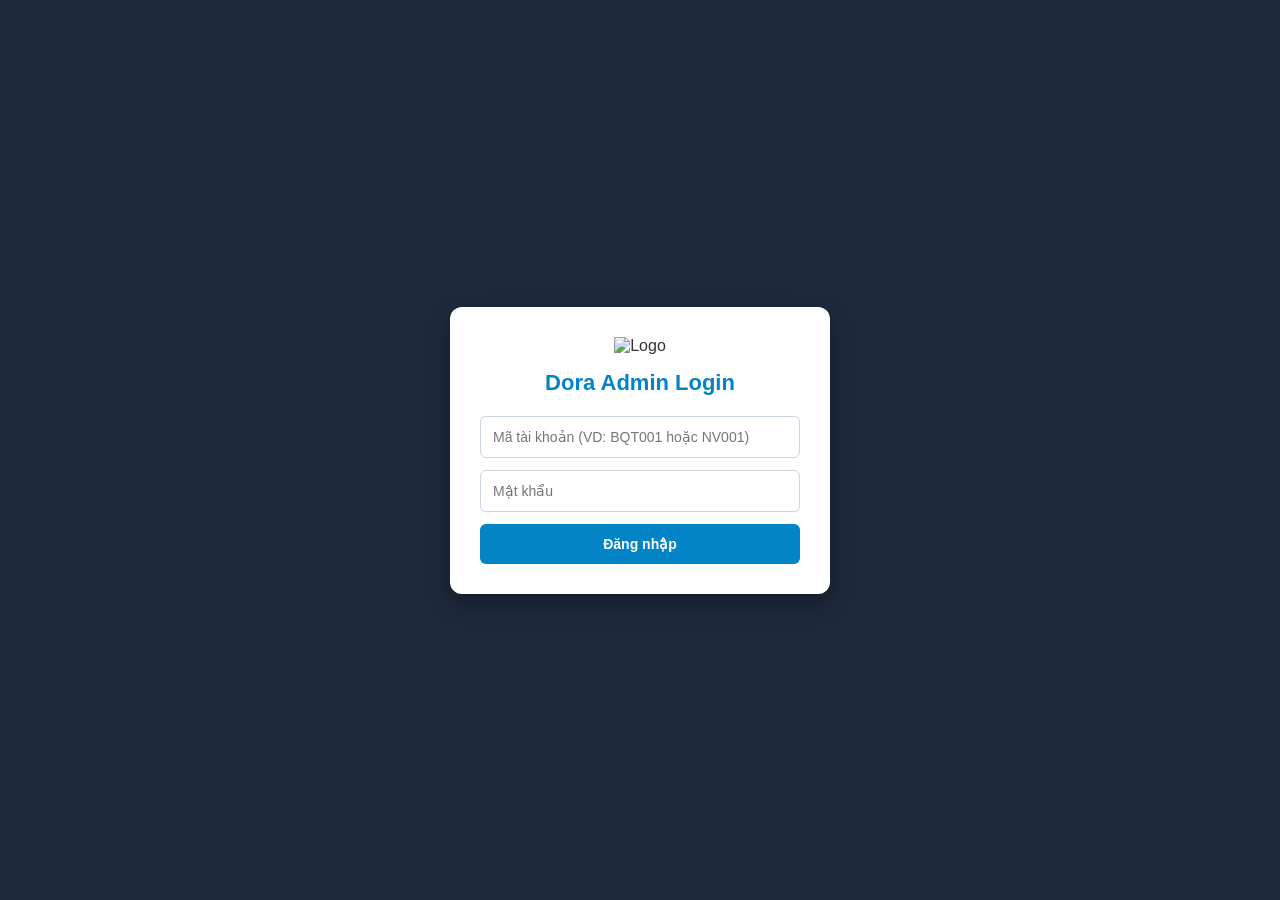
==== commit 89317a68: "Update index.html" ====
--- a/index.html
+++ b/index.html
@@ -3,148 +3,51 @@
 <head>
     <meta charset="UTF-8">
     <meta name="viewport" content="width=device-width, initial-scale=1.0">
-    <title>Dora Admin 2.0</title>
+    <title>Đăng nhập - Dora Admin</title>
     <style>
         * { box-sizing: border-box; margin: 0; padding: 0; font-family: 'Segoe UI', Tahoma, Geneva, Verdana, sans-serif; }
-        body { background-color: #f4f6f9; color: #333; display: flex; min-height: 100vh; }
-
-        .dashboard { display: flex; width: 100%; }
-        .sidebar { width: 260px; background: #1e293b; color: #fff; padding: 20px; display: flex; flex-direction: column; min-height: 100vh; transition: 0.3s; }
-        .brand { text-align: center; padding-bottom: 20px; border-bottom: 1px solid #334155; margin-bottom: 20px; }
-        .brand img { width: 60px; height: 60px; border-radius: 50%; }
-        .brand h3 { margin-top: 10px; font-size: 18px; color: #38bdf8; }
-        .brand span { font-size: 12px; color: #94a3b8; }
-        .sidebar nav { flex: 1; }
-        .sidebar nav a { display: block; padding: 12px 15px; color: #cbd5e1; text-decoration: none; border-radius: 8px; margin-bottom: 5px; font-size: 14px; transition: 0.2s; }
-        .sidebar nav a:hover, .sidebar nav a.active { background: #0284c7; color: #fff; }
-        .user-info { padding-top: 15px; border-top: 1px solid #334155; font-size: 13px; }
-        .user-info .name { font-weight: bold; color: #f8fafc; }
-        .user-info .role { color: #38bdf8; margin-bottom: 10px; }
-        .user-info button { width: 100%; padding: 8px; background: #ef4444; color: white; border: none; border-radius: 6px; cursor: pointer; }
-
-        .main-content { flex: 1; padding: 30px; overflow-y: auto; }
-        .page-header { margin-bottom: 25px; }
-        .card { background: #fff; padding: 20px; border-radius: 10px; box-shadow: 0 4px 6px -1px rgba(0,0,0,0.1); margin-bottom: 20px; }
-
-        input, select, textarea, button { font-size: 14px; padding: 10px; border: 1px solid #cbd5e1; border-radius: 6px; margin-bottom: 10px; width: 100%; }
-        button.btn-primary { background: #0284c7; color: white; border: none; cursor: pointer; font-weight: bold; }
-        
-        .menu-toggle { display: none; position: fixed; top: 15px; right: 15px; z-index: 1000; background: #0284c7; color: white; border: none; padding: 10px 15px; border-radius: 6px; }
-        .sidebar-overlay { display: none; position: fixed; inset: 0; background: rgba(0,0,0,0.5); z-index: 998; }
-
-        @media (max-width: 768px) {
-            .sidebar { position: fixed; left: -260px; z-index: 999; height: 100%; }
-            .sidebar.open { left: 0; }
-            .menu-toggle { display: block; }
-            .sidebar-overlay.open { display: block; }
-        }
+        body { display: flex; justify-content: center; align-items: center; min-height: 100vh; background: #1e293b; color: #333; }
+        .login-card { background: #fff; padding: 30px; border-radius: 12px; width: 100%; max-width: 380px; box-shadow: 0 10px 25px rgba(0,0,0,0.3); text-align: center; }
+        .login-card img { width: 70px; margin-bottom: 15px; }
+        .login-card h2 { color: #0284c7; margin-bottom: 20px; font-size: 22px; }
+        input { font-size: 14px; padding: 12px; border: 1px solid #cbd5e1; border-radius: 6px; margin-bottom: 12px; width: 100%; outline: none; }
+        button { font-size: 14px; padding: 12px; background: #0284c7; color: white; border: none; border-radius: 6px; cursor: pointer; font-weight: bold; width: 100%; }
+        button:hover { background: #0369a1; }
     </style>
 </head>
 <body>
 
-<button class="menu-toggle" onclick="window.toggleMenu()">☰</button>
-<div class="sidebar-overlay" onclick="window.toggleMenu()"></div>
-
-<div class="dashboard">
-    <aside class="sidebar" id="sidebar">
-        <div class="brand">
-            <img src="https://i.postimg.cc/Z57X57Gp/Chua-co-ten-(Logo)-(1).png" alt="Logo" />
-            <h3>DORA ADMIN</h3>
-            <span>Hệ thống quản trị</span>
-        </div>
-        <nav>
-            <a href="#" data-page="home" class="active" onclick="window.showPage('home')">🏠 Trang chủ</a>
-            <a href="#" data-page="users" onclick="window.showPage('users')">👥 Thành viên</a>
-            <a href="#" data-page="notices" onclick="window.showPage('notices')">📢 Thông báo</a>
-            <a href="#" data-page="documents" onclick="window.showPage('documents')">📄 Văn bản</a>
-            <a href="#" data-page="tests" onclick="window.showPage('tests')">📝 Test kỹ năng</a>
-            <a href="#" data-page="feedback" onclick="window.showPage('feedback')">💬 Góp ý</a>
-            <a href="#" data-page="games" onclick="window.showPage('games')">🎮 Game</a>
-            <a href="#" data-page="settings" onclick="window.showPage('settings')">⚙️ Cài đặt</a>
-            <a href="#" data-page="profile" onclick="window.showPage('profile')">👤 Hồ sơ</a>
-        </nav>
-        <div class="user-info">
-            <div class="name" id="userName">...</div>
-            <div class="role" id="userRole">...</div>
-            <button onclick="window.logout()">🚪 Đăng xuất</button>
-        </div>
-    </aside>
-
-    <main class="main-content">
-        <div class="page-header">
-            <h2 id="pageTitle">Trang chủ</h2>
-        </div>
-        <div id="pageContent"></div>
-    </main>
+<div class="login-card">
+    <img src="https://i.postimg.cc/Z57X57Gp/Chua-co-ten-(Logo)-(1).png" alt="Logo">
+    <h2>Dora Admin Login</h2>
+    <input type="text" id="loginId" placeholder="Mã tài khoản (VD: BQT001 hoặc NV001)">
+    <input type="password" id="loginPass" placeholder="Mật khẩu">
+    <button onclick="login()">Đăng nhập</button>
 </div>
 
-<script type="module">
-    import { initializeApp } from "https://www.gstatic.com/firebasejs/10.8.0/firebase-app.js";
-    import { getDatabase, ref, get } from "https://www.gstatic.com/firebasejs/10.8.0/firebase-database.js";
-
-    const firebaseConfig = {
-        databaseURL: "https://dora-admin-default-rtdb.firebaseio.com"
-    };
-
-    const app = initializeApp(firebaseConfig);
-    const db = getDatabase(app);
-
-    // KIỂM TRA ĐĂNG NHẬP (Chuyển hẳn về index.html nếu chưa đăng nhập)
-    function checkAuth() {
-        const user = JSON.parse(localStorage.getItem("currentUser"));
-        if (!user) {
-            window.location.href = "index.html";
-            return null;
-        }
-        return user;
+<script>
+    // Nếu đã đăng nhập trước đó thì vào thẳng admin.html
+    if (localStorage.getItem("currentUser")) {
+        window.location.href = "admin.html";
     }
 
-    // CHỨC NĂNG ĐĂNG XUẤT NGUYÊN BẢN VÀ CHUẨN XÁC
-    window.logout = function() {
-        localStorage.removeItem("currentUser");
-        window.location.href = "index.html"; // Chuyển thẳng tới trang đăng nhập
-    };
+    function login() {
+        const id = document.getElementById("loginId").value.trim();
+        const pass = document.getElementById("loginPass").value.trim();
 
-    window.toggleMenu = function() {
-        document.getElementById("sidebar").classList.toggle("open");
-        document.querySelector(".sidebar-overlay").classList.toggle("open");
-    };
+        if (!id) return alert("Vui lòng nhập Mã tài khoản!");
 
-    window.showPage = function(pageId) {
-        const user = checkAuth();
-        if (!user) return;
-
-        if (pageId === "settings" && user.role !== "Ban Quản Trị") {
-            alert("⛔ Bạn không có quyền truy cập Cài đặt!");
-            return;
+        // Phân quyền theo mã
+        let user;
+        if (id.startsWith("BQT")) {
+            user = { id: id, name: "Ban Quản Trị (" + id + ")", role: "Ban Quản Trị" };
+        } else {
+            user = { id: id, name: "Thành viên (" + id + ")", role: "Member" };
         }
 
-        document.querySelectorAll(".sidebar nav a").forEach(el => el.classList.remove("active"));
-        const menu = document.querySelector(`.sidebar nav a[data-page="${pageId}"]`);
-        if (menu) menu.classList.add("active");
-
-        const content = document.getElementById("pageContent");
-        document.getElementById("pageTitle").innerText = menu ? menu.innerText : "Dashboard";
-
-        switch(pageId) {
-            case "home": content.innerHTML = `<div class="card"><h3>Chào mừng ${user.name}</h3></div>`; break;
-            case "users": content.innerHTML = `<div class="card"><h3>Quản lý Thành viên</h3></div>`; break;
-            case "notices": content.innerHTML = `<div class="card"><h3>Thông báo nội bộ</h3></div>`; break;
-            case "documents": content.innerHTML = `<div class="card"><h3>Văn bản</h3></div>`; break;
-            case "tests": content.innerHTML = `<div class="card"><h3>Test Kỹ Năng</h3></div>`; break;
-            case "feedback": content.innerHTML = `<div class="card"><h3>Góp ý</h3></div>`; break;
-            case "games": content.innerHTML = `<div class="card"><h3>Game Doraemon Run</h3></div>`; break;
-            case "settings": content.innerHTML = `<div class="card"><h3>Cài đặt</h3></div>`; break;
-            case "profile": content.innerHTML = `<div class="card"><h3>Hồ sơ cá nhân</h3></div>`; break;
-        }
-    };
-
-    // Khởi tạo trang
-    const currentUser = checkAuth();
-    if (currentUser) {
-        document.getElementById("userName").innerText = currentUser.name;
-        document.getElementById("userRole").innerText = currentUser.role;
-        window.showPage("home");
+        // Lưu thông tin và chuyển sang trang admin
+        localStorage.setItem("currentUser", JSON.stringify(user));
+        window.location.href = "admin.html";
     }
 </script>
 
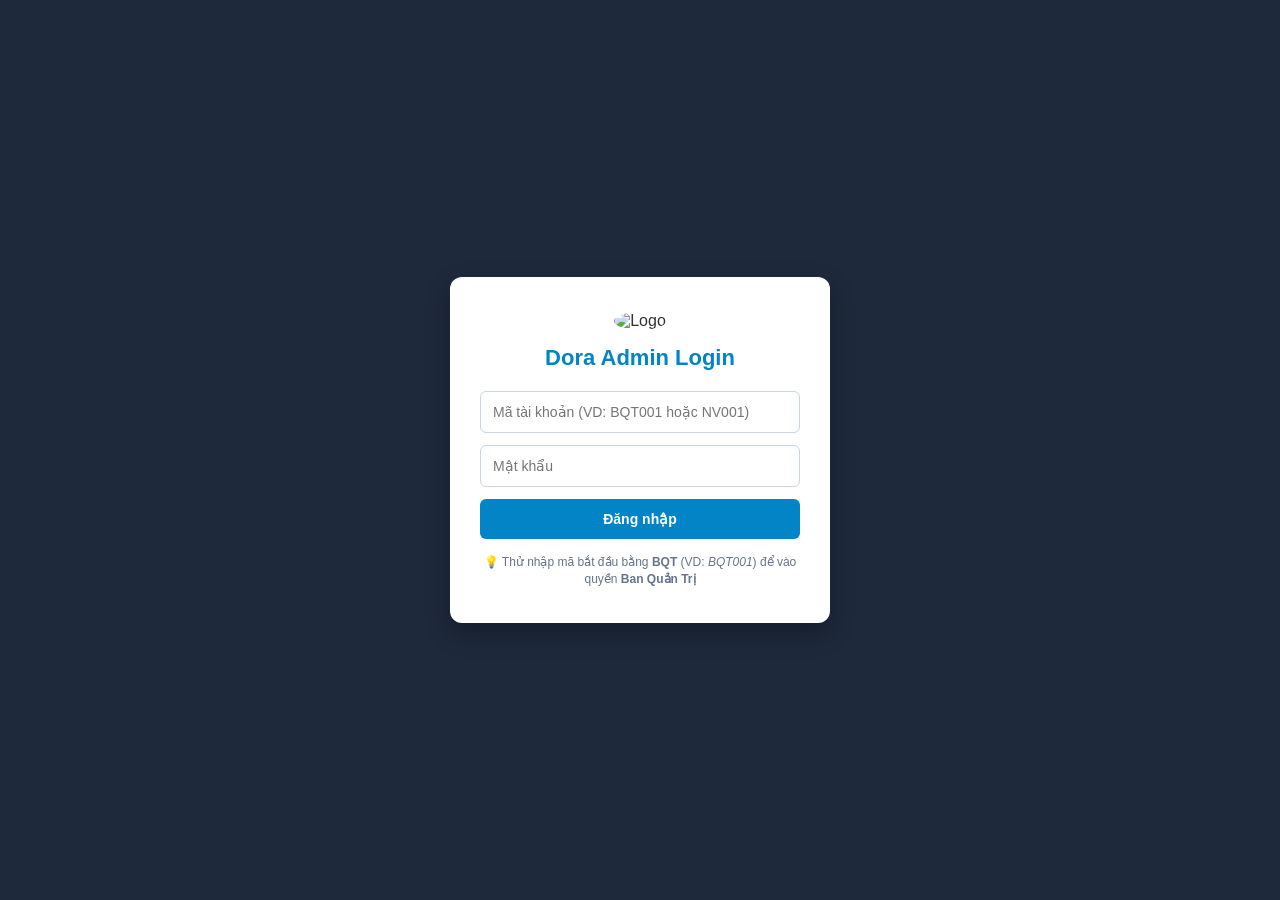
==== commit 105c5b5e: "Update index.html" ====
--- a/index.html
+++ b/index.html
@@ -7,12 +7,14 @@
     <style>
         * { box-sizing: border-box; margin: 0; padding: 0; font-family: 'Segoe UI', Tahoma, Geneva, Verdana, sans-serif; }
         body { display: flex; justify-content: center; align-items: center; min-height: 100vh; background: #1e293b; color: #333; }
-        .login-card { background: #fff; padding: 30px; border-radius: 12px; width: 100%; max-width: 380px; box-shadow: 0 10px 25px rgba(0,0,0,0.3); text-align: center; }
-        .login-card img { width: 70px; margin-bottom: 15px; }
+        .login-card { background: #fff; padding: 35px 30px; border-radius: 12px; width: 100%; max-width: 380px; box-shadow: 0 10px 25px rgba(0,0,0,0.3); text-align: center; }
+        .login-card img { width: 70px; height: 70px; margin-bottom: 15px; border-radius: 50%; }
         .login-card h2 { color: #0284c7; margin-bottom: 20px; font-size: 22px; }
         input { font-size: 14px; padding: 12px; border: 1px solid #cbd5e1; border-radius: 6px; margin-bottom: 12px; width: 100%; outline: none; }
-        button { font-size: 14px; padding: 12px; background: #0284c7; color: white; border: none; border-radius: 6px; cursor: pointer; font-weight: bold; width: 100%; }
+        input:focus { border-color: #0284c7; }
+        button { font-size: 14px; padding: 12px; background: #0284c7; color: white; border: none; border-radius: 6px; cursor: pointer; font-weight: bold; width: 100%; transition: 0.2s; }
         button:hover { background: #0369a1; }
+        .note { font-size: 12px; color: #64748b; margin-top: 15px; line-height: 1.4; }
     </style>
 </head>
 <body>
@@ -23,31 +25,31 @@
     <input type="text" id="loginId" placeholder="Mã tài khoản (VD: BQT001 hoặc NV001)">
     <input type="password" id="loginPass" placeholder="Mật khẩu">
     <button onclick="login()">Đăng nhập</button>
+    <div class="note">
+        <p>💡 Thử nhập mã bắt đầu bằng <b>BQT</b> (VD: <i>BQT001</i>) để vào quyền <b>Ban Quản Trị</b></p>
+    </div>
 </div>
 
 <script>
-    // Nếu đã đăng nhập trước đó thì vào thẳng admin.html
+    // Kiểm tra xem đã đăng nhập chưa, nếu rồi thì sang admin.html
     if (localStorage.getItem("currentUser")) {
-        window.location.href = "admin.html";
+        window.location.replace("./admin.html");
     }
 
     function login() {
         const id = document.getElementById("loginId").value.trim();
-        const pass = document.getElementById("loginPass").value.trim();
-
         if (!id) return alert("Vui lòng nhập Mã tài khoản!");
 
-        // Phân quyền theo mã
         let user;
-        if (id.startsWith("BQT")) {
-            user = { id: id, name: "Ban Quản Trị (" + id + ")", role: "Ban Quản Trị" };
+        if (id.toUpperCase().startsWith("BQT")) {
+            user = { id: id.toUpperCase(), name: "Ban Quản Trị (" + id.toUpperCase() + ")", role: "Ban Quản Trị" };
         } else {
-            user = { id: id, name: "Thành viên (" + id + ")", role: "Member" };
+            user = { id: id.toUpperCase(), name: "Thành viên (" + id.toUpperCase() + ")", role: "Member" };
         }
 
-        // Lưu thông tin và chuyển sang trang admin
         localStorage.setItem("currentUser", JSON.stringify(user));
-        window.location.href = "admin.html";
+        // Dùng đường dẫn tương đối an toàn cho GitHub Pages
+        window.location.replace("./admin.html");
     }
 </script>
 
